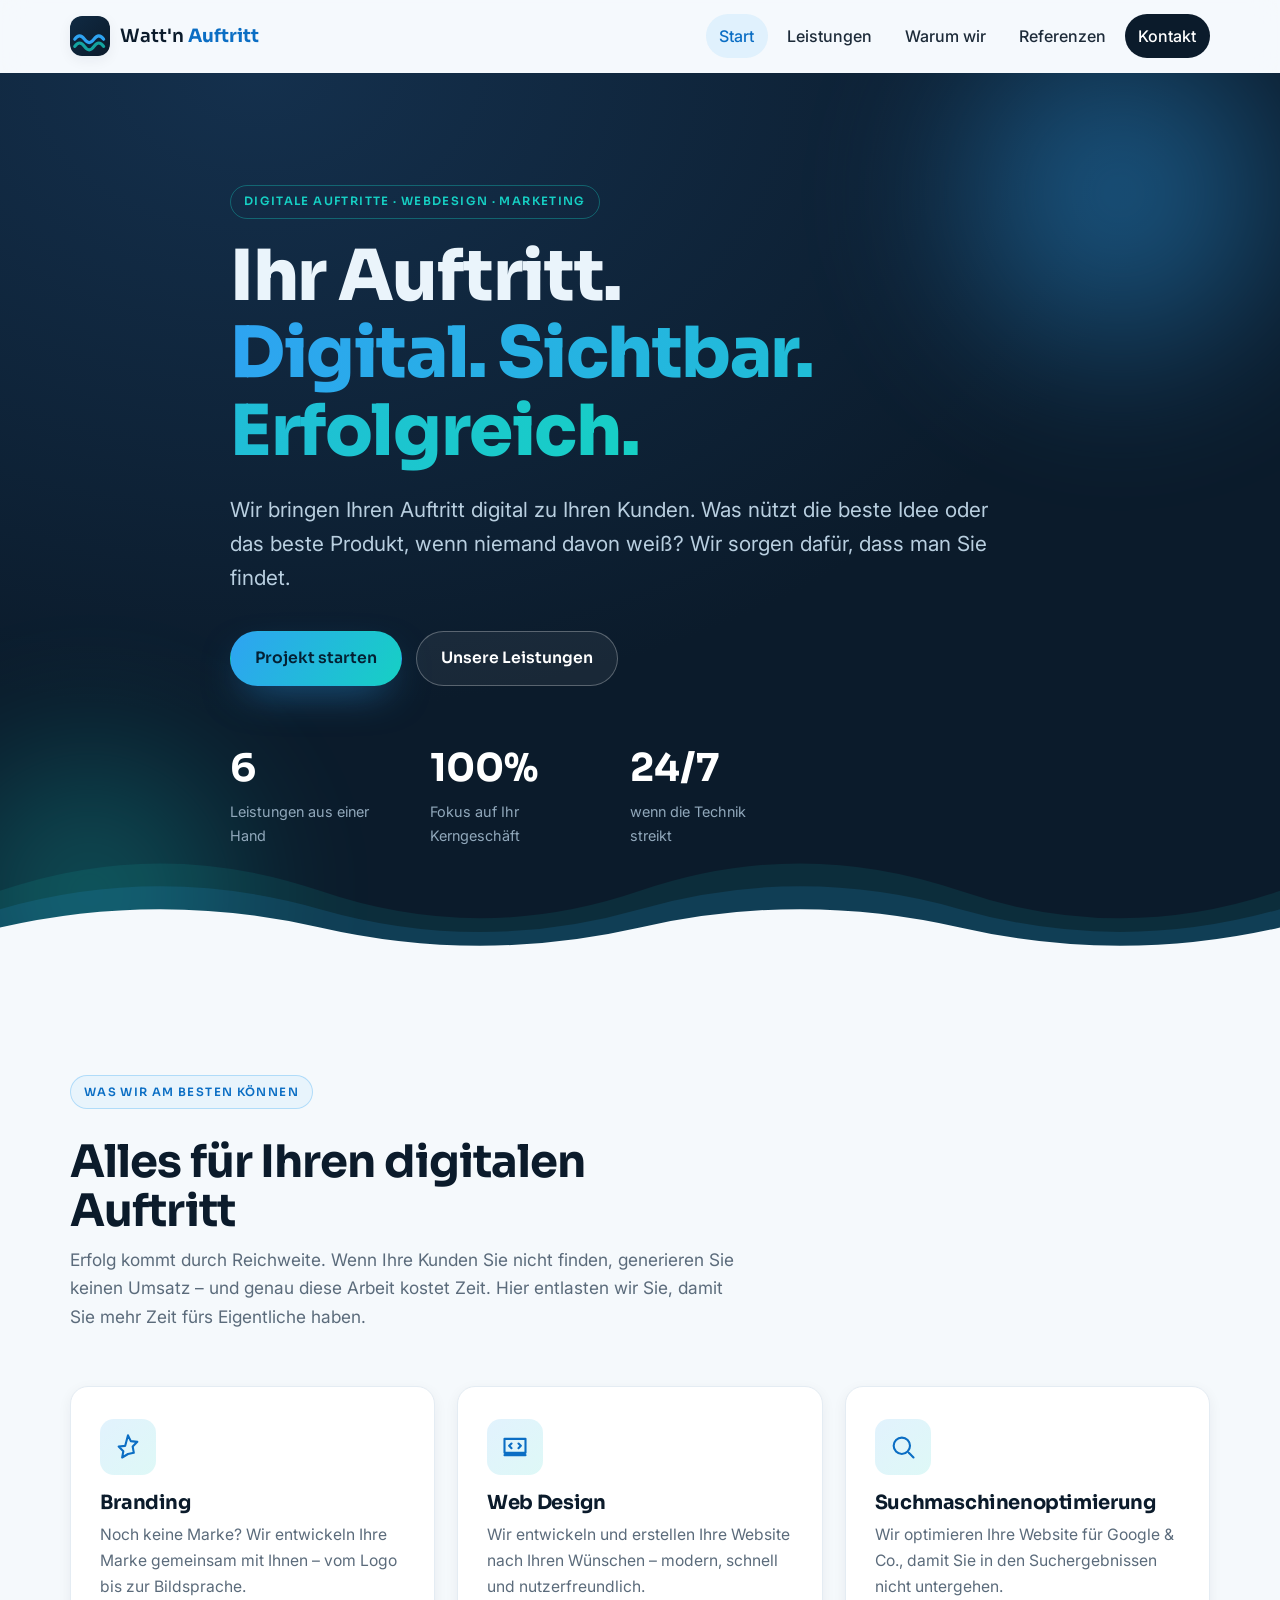
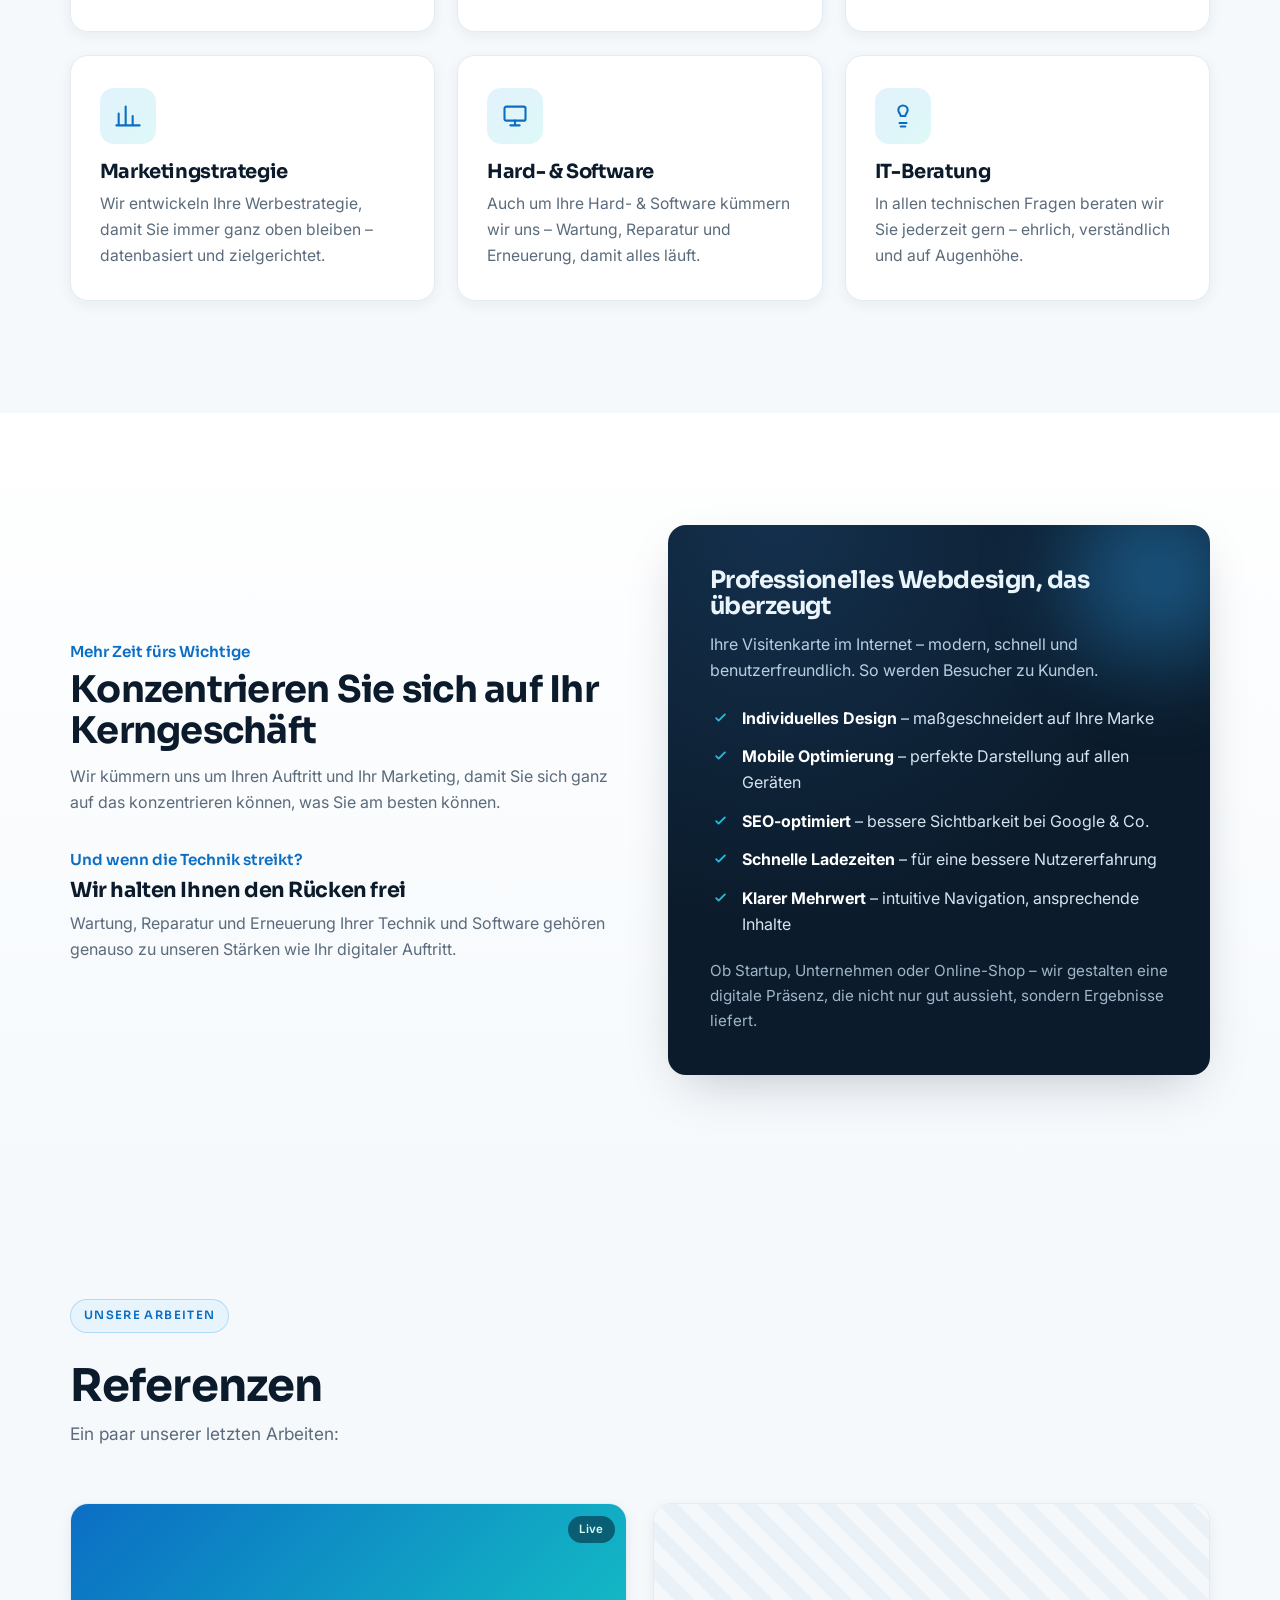
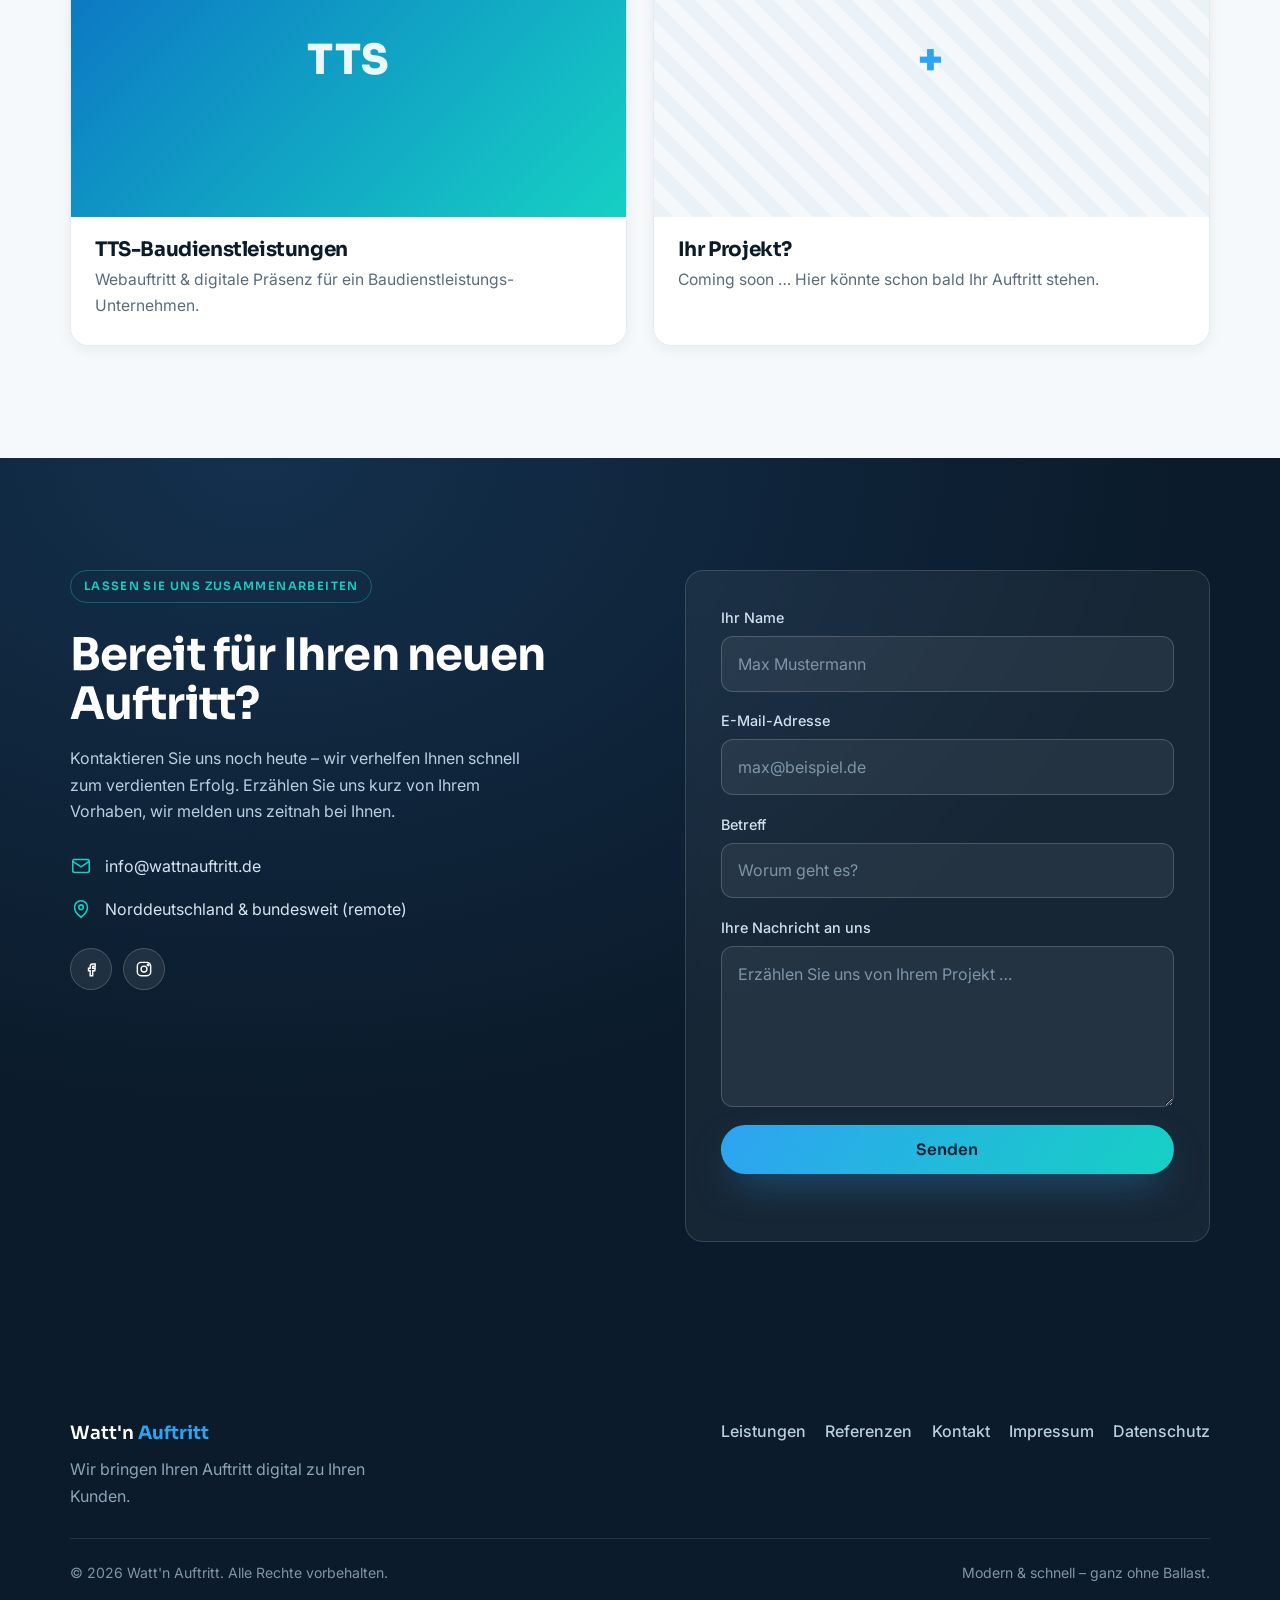
==== index.html @ 54425781 "Moderne, statische Neuauflage von wattnauftritt.de Schlanke Single-Page-Site (HTML/CSS/JS, kein Buil" ====
<!DOCTYPE html>
<html lang="de">
<head>
  <meta charset="UTF-8" />
  <meta name="viewport" content="width=device-width, initial-scale=1.0" />
  <title>Watt'n Auftritt – Digitale Auftritte, Webdesign & Marketing</title>
  <meta name="description" content="Watt'n Auftritt bringt Ihren Auftritt digital zu Ihren Kunden: modernes Webdesign, Branding, SEO, Marketing sowie Hard- & Software-Support. Sie konzentrieren sich aufs Kerngeschäft – wir auf Ihre digitale Präsenz." />
  <meta name="theme-color" content="#0b1b2b" />

  <!-- Open Graph -->
  <meta property="og:type" content="website" />
  <meta property="og:locale" content="de_DE" />
  <meta property="og:title" content="Watt'n Auftritt – Ihr digitaler Auftritt" />
  <meta property="og:description" content="Webdesign, Branding, SEO & Marketing aus einer Hand. Mehr Zeit fürs Wichtige: Ihr Kerngeschäft." />
  <meta property="og:site_name" content="Watt'n Auftritt" />

  <link rel="preconnect" href="https://fonts.googleapis.com" />
  <link rel="preconnect" href="https://fonts.gstatic.com" crossorigin />
  <link href="https://fonts.googleapis.com/css2?family=Sora:wght@500;600;700;800&family=Inter:wght@400;500;600&display=swap" rel="stylesheet" />

  <link rel="icon" href="data:image/svg+xml,%3Csvg xmlns='http://www.w3.org/2000/svg' viewBox='0 0 100 100'%3E%3Crect width='100' height='100' rx='22' fill='%230b1b2b'/%3E%3Cpath d='M12 60q12 -16 24 0t24 0t24 0' fill='none' stroke='%232ea3f2' stroke-width='8' stroke-linecap='round'/%3E%3Cpath d='M12 76q12 -16 24 0t24 0t24 0' fill='none' stroke='%2316d0c4' stroke-width='8' stroke-linecap='round' opacity='.7'/%3E%3C/svg%3E" />

  <link rel="stylesheet" href="assets/styles.css" />
</head>
<body>
  <a class="skip-link" href="#main">Zum Inhalt springen</a>

  <!-- HEADER -->
  <header class="site-header" id="top">
    <div class="container header-inner">
      <a class="brand" href="#top" aria-label="Watt'n Auftritt – Startseite">
        <svg class="brand__mark" viewBox="0 0 100 100" aria-hidden="true" width="40" height="40">
          <rect width="100" height="100" rx="24" fill="url(#bg)" />
          <path d="M12 58q12 -17 24 0t24 0t24 0" fill="none" stroke="#2ea3f2" stroke-width="8" stroke-linecap="round" />
          <path d="M12 76q12 -17 24 0t24 0t24 0" fill="none" stroke="#16d0c4" stroke-width="8" stroke-linecap="round" opacity=".75" />
          <defs>
            <linearGradient id="bg" x1="0" y1="0" x2="1" y2="1">
              <stop offset="0" stop-color="#102a43" />
              <stop offset="1" stop-color="#0b1b2b" />
            </linearGradient>
          </defs>
        </svg>
        <span class="brand__text">Watt'n <strong>Auftritt</strong></span>
      </a>

      <nav class="nav" aria-label="Hauptnavigation">
        <button class="nav__toggle" aria-expanded="false" aria-controls="nav-menu" aria-label="Menü öffnen">
          <span></span><span></span><span></span>
        </button>
        <ul class="nav__menu" id="nav-menu">
          <li><a href="#start">Start</a></li>
          <li><a href="#leistungen">Leistungen</a></li>
          <li><a href="#vorteile">Warum wir</a></li>
          <li><a href="#referenzen">Referenzen</a></li>
          <li><a class="nav__cta" href="#kontakt">Kontakt</a></li>
        </ul>
      </nav>
    </div>
  </header>

  <main id="main">

    <!-- HERO -->
    <section class="hero" id="start">
      <div class="hero__bg" aria-hidden="true"></div>
      <div class="container hero__inner">
        <p class="eyebrow reveal">Digitale Auftritte · Webdesign · Marketing</p>
        <h1 class="hero__title reveal">Ihr Auftritt.<br /><span class="grad-text">Digital. Sichtbar. Erfolgreich.</span></h1>
        <p class="hero__lead reveal">
          Wir bringen Ihren Auftritt digital zu Ihren Kunden. Was nützt die beste Idee
          oder das beste Produkt, wenn niemand davon weiß? Wir sorgen dafür, dass man Sie findet.
        </p>
        <div class="hero__actions reveal">
          <a class="btn btn--primary" href="#kontakt">Projekt starten</a>
          <a class="btn btn--ghost" href="#leistungen">Unsere Leistungen</a>
        </div>

        <ul class="hero__stats reveal" aria-label="Auf einen Blick">
          <li><span class="stat__num">6</span><span class="stat__label">Leistungen aus einer Hand</span></li>
          <li><span class="stat__num">100%</span><span class="stat__label">Fokus auf Ihr Kerngeschäft</span></li>
          <li><span class="stat__num">24/7</span><span class="stat__label">wenn die Technik streikt</span></li>
        </ul>
      </div>

      <!-- Watt / Wellen Motiv -->
      <svg class="hero__waves" viewBox="0 0 1440 140" preserveAspectRatio="none" aria-hidden="true">
        <path d="M0 60 Q 180 0 360 60 T 720 60 T 1080 60 T 1440 60 V140 H0 Z" fill="#16d0c4" opacity=".10" />
        <path d="M0 80 Q 180 30 360 80 T 720 80 T 1080 80 T 1440 80 V140 H0 Z" fill="#2ea3f2" opacity=".14" />
        <path d="M0 100 Q 180 60 360 100 T 720 100 T 1080 100 T 1440 100 V140 H0 Z" fill="var(--bg)" />
      </svg>
    </section>

    <!-- LEISTUNGEN -->
    <section class="section" id="leistungen">
      <div class="container">
        <header class="section__head reveal">
          <p class="eyebrow eyebrow--dark">Was wir am besten können</p>
          <h2 class="section__title">Alles für Ihren digitalen Auftritt</h2>
          <p class="section__sub">
            Erfolg kommt durch Reichweite. Wenn Ihre Kunden Sie nicht finden, generieren Sie keinen
            Umsatz – und genau diese Arbeit kostet Zeit. Hier entlasten wir Sie, damit Sie mehr Zeit
            fürs Eigentliche haben.
          </p>
        </header>

        <div class="cards">
          <article class="card reveal">
            <div class="card__icon" aria-hidden="true">
              <svg viewBox="0 0 24 24"><path d="M12 2l2.4 5 5.6.6-4 4 1 5.4L12 18l-5 3 1-5.4-4-4 5.6-.6z"/></svg>
            </div>
            <h3>Branding</h3>
            <p>Noch keine Marke? Wir entwickeln Ihre Marke gemeinsam mit Ihnen – vom Logo bis zur Bildsprache.</p>
          </article>

          <article class="card reveal">
            <div class="card__icon" aria-hidden="true">
              <svg viewBox="0 0 24 24"><path d="M3 5h18v12H3zM3 19h18M9 9l-2 2 2 2M15 9l2 2-2 2"/></svg>
            </div>
            <h3>Web Design</h3>
            <p>Wir entwickeln und erstellen Ihre Website nach Ihren Wünschen – modern, schnell und nutzerfreundlich.</p>
          </article>

          <article class="card reveal">
            <div class="card__icon" aria-hidden="true">
              <svg viewBox="0 0 24 24"><circle cx="11" cy="11" r="7"/><path d="M21 21l-4-4"/></svg>
            </div>
            <h3>Suchmaschinen&shy;optimierung</h3>
            <p>Wir optimieren Ihre Website für Google &amp; Co., damit Sie in den Suchergebnissen nicht untergehen.</p>
          </article>

          <article class="card reveal">
            <div class="card__icon" aria-hidden="true">
              <svg viewBox="0 0 24 24"><path d="M4 20V10M10 20V4M16 20v-8M22 20H2"/></svg>
            </div>
            <h3>Marketing&shy;strategie</h3>
            <p>Wir entwickeln Ihre Werbestrategie, damit Sie immer ganz oben bleiben – datenbasiert und zielgerichtet.</p>
          </article>

          <article class="card reveal">
            <div class="card__icon" aria-hidden="true">
              <svg viewBox="0 0 24 24"><rect x="3" y="4" width="18" height="12" rx="1.5"/><path d="M8 20h8M12 16v4"/></svg>
            </div>
            <h3>Hard- &amp; Software</h3>
            <p>Auch um Ihre Hard- &amp; Software kümmern wir uns – Wartung, Reparatur und Erneuerung, damit alles läuft.</p>
          </article>

          <article class="card reveal">
            <div class="card__icon" aria-hidden="true">
              <svg viewBox="0 0 24 24"><path d="M12 3a4 4 0 0 1 4 4c0 2-2 3-2 5h-4c0-2-2-3-2-5a4 4 0 0 1 4-4zM9 18h6M10 21h4"/></svg>
            </div>
            <h3>IT-Beratung</h3>
            <p>In allen technischen Fragen beraten wir Sie jederzeit gern – ehrlich, verständlich und auf Augenhöhe.</p>
          </article>
        </div>
      </div>
    </section>

    <!-- VORTEILE / WARUM WIR -->
    <section class="section section--alt" id="vorteile">
      <div class="container feature-grid">
        <div class="feature reveal">
          <span class="feature__kicker">Mehr Zeit fürs Wichtige</span>
          <h2 class="feature__title">Konzentrieren Sie sich auf Ihr Kerngeschäft</h2>
          <p>
            Wir kümmern uns um Ihren Auftritt und Ihr Marketing, damit Sie sich ganz auf das
            konzentrieren können, was Sie am besten können.
          </p>
          <span class="feature__kicker feature__kicker--mt">Und wenn die Technik streikt?</span>
          <h3 class="feature__subtitle">Wir halten Ihnen den Rücken frei</h3>
          <p>
            Wartung, Reparatur und Erneuerung Ihrer Technik und Software gehören genauso zu unseren
            Stärken wie Ihr digitaler Auftritt.
          </p>
        </div>

        <div class="feature__panel reveal">
          <h3 class="panel__title">Professionelles Webdesign, das überzeugt</h3>
          <p class="panel__lead">Ihre Visitenkarte im Internet – modern, schnell und benutzerfreundlich. So werden Besucher zu Kunden.</p>
          <ul class="check-list">
            <li><strong>Individuelles Design</strong> – maßgeschneidert auf Ihre Marke</li>
            <li><strong>Mobile Optimierung</strong> – perfekte Darstellung auf allen Geräten</li>
            <li><strong>SEO-optimiert</strong> – bessere Sichtbarkeit bei Google &amp; Co.</li>
            <li><strong>Schnelle Ladezeiten</strong> – für eine bessere Nutzererfahrung</li>
            <li><strong>Klarer Mehrwert</strong> – intuitive Navigation, ansprechende Inhalte</li>
          </ul>
          <p class="panel__foot">Ob Startup, Unternehmen oder Online-Shop – wir gestalten eine digitale Präsenz, die nicht nur gut aussieht, sondern Ergebnisse liefert.</p>
        </div>
      </div>
    </section>

    <!-- REFERENZEN -->
    <section class="section" id="referenzen">
      <div class="container">
        <header class="section__head reveal">
          <p class="eyebrow eyebrow--dark">Unsere Arbeiten</p>
          <h2 class="section__title">Referenzen</h2>
          <p class="section__sub">Ein paar unserer letzten Arbeiten:</p>
        </header>

        <div class="refs">
          <article class="ref reveal">
            <div class="ref__thumb" style="--c1:#0b6ec4;--c2:#16d0c4;">
              <span class="ref__badge">Live</span>
              <span class="ref__initials">TTS</span>
            </div>
            <div class="ref__body">
              <h3>TTS-Baudienstleistungen</h3>
              <p>Webauftritt &amp; digitale Präsenz für ein Baudienstleistungs-Unternehmen.</p>
            </div>
          </article>

          <article class="ref ref--soon reveal">
            <div class="ref__thumb ref__thumb--soon">
              <span class="ref__initials">+</span>
            </div>
            <div class="ref__body">
              <h3>Ihr Projekt?</h3>
              <p>Coming soon … Hier könnte schon bald Ihr Auftritt stehen.</p>
            </div>
          </article>
        </div>
      </div>
    </section>

    <!-- KONTAKT -->
    <section class="section section--contact" id="kontakt">
      <div class="container contact-grid">
        <div class="contact__intro reveal">
          <p class="eyebrow">Lassen Sie uns zusammenarbeiten</p>
          <h2 class="contact__title">Bereit für Ihren neuen Auftritt?</h2>
          <p class="contact__lead">
            Kontaktieren Sie uns noch heute – wir verhelfen Ihnen schnell zum verdienten Erfolg.
            Erzählen Sie uns kurz von Ihrem Vorhaben, wir melden uns zeitnah bei Ihnen.
          </p>
          <ul class="contact__list">
            <li>
              <svg viewBox="0 0 24 24" aria-hidden="true"><rect x="3" y="5" width="18" height="14" rx="2"/><path d="M3 7l9 6 9-6"/></svg>
              <a href="mailto:info@wattnauftritt.de">info@wattnauftritt.de</a>
            </li>
            <li>
              <svg viewBox="0 0 24 24" aria-hidden="true"><path d="M12 21s-7-5.2-7-11a7 7 0 0 1 14 0c0 5.8-7 11-7 11z"/><circle cx="12" cy="10" r="2.5"/></svg>
              <span>Norddeutschland &amp; bundesweit (remote)</span>
            </li>
          </ul>
          <div class="contact__social" aria-label="Soziale Netzwerke">
            <a href="#" aria-label="Facebook"><svg viewBox="0 0 24 24"><path d="M14 9h3V6h-3a3 3 0 0 0-3 3v2H9v3h2v6h3v-6h2.5l.5-3H14V9z"/></svg></a>
            <a href="#" aria-label="Instagram"><svg viewBox="0 0 24 24"><rect x="4" y="4" width="16" height="16" rx="4.5"/><circle cx="12" cy="12" r="3.5"/><circle cx="17" cy="7" r="1"/></svg></a>
          </div>
        </div>

        <form class="contact__form reveal" id="contact-form" novalidate>
          <div class="field">
            <label for="name">Ihr Name</label>
            <input type="text" id="name" name="name" autocomplete="name" required placeholder="Max Mustermann" />
          </div>
          <div class="field">
            <label for="email">E-Mail-Adresse</label>
            <input type="email" id="email" name="email" autocomplete="email" required placeholder="max@beispiel.de" />
          </div>
          <div class="field">
            <label for="subject">Betreff</label>
            <input type="text" id="subject" name="subject" placeholder="Worum geht es?" />
          </div>
          <div class="field">
            <label for="message">Ihre Nachricht an uns</label>
            <textarea id="message" name="message" rows="5" required placeholder="Erzählen Sie uns von Ihrem Projekt …"></textarea>
          </div>
          <button type="submit" class="btn btn--primary btn--block">Senden</button>
          <p class="form__hint" id="form-hint" role="status" aria-live="polite"></p>
        </form>
      </div>
    </section>
  </main>

  <!-- FOOTER -->
  <footer class="site-footer">
    <div class="container footer-inner">
      <div class="footer__brand">
        <span class="brand__text">Watt'n <strong>Auftritt</strong></span>
        <p>Wir bringen Ihren Auftritt digital zu Ihren Kunden.</p>
      </div>
      <nav class="footer__nav" aria-label="Footer">
        <a href="#leistungen">Leistungen</a>
        <a href="#referenzen">Referenzen</a>
        <a href="#kontakt">Kontakt</a>
        <a href="#impressum">Impressum</a>
        <a href="#datenschutz">Datenschutz</a>
      </nav>
    </div>
    <div class="container footer__bottom">
      <p>© <span id="year">2026</span> Watt'n Auftritt. Alle Rechte vorbehalten.</p>
      <p class="footer__credit">Modern &amp; schnell – ganz ohne Ballast.</p>
    </div>
  </footer>

  <script src="assets/main.js" defer></script>
</body>
</html>
---- assets/styles.css ----
/* =========================================================
   Watt'n Auftritt – moderne Version
   Design-System (Custom Properties)
   ========================================================= */
:root {
  /* Markenfarben */
  --brand: #2ea3f2;          /* Original-Blau der Seite */
  --brand-deep: #0b6ec4;
  --aqua: #16d0c4;           /* Watt/Nordsee-Akzent */
  --ink: #0b1b2b;            /* Tiefes Nachtblau */
  --ink-2: #102a43;
  --bg: #f5f9fc;
  --surface: #ffffff;
  --text: #1d2b39;
  --muted: #5b6b7b;
  --line: #e4ecf3;

  --grad-brand: linear-gradient(120deg, var(--brand) 0%, var(--aqua) 100%);
  --grad-ink: radial-gradient(120% 120% at 20% 0%, #14304d 0%, var(--ink) 60%);

  --radius: 18px;
  --radius-sm: 12px;
  --shadow-sm: 0 4px 14px rgba(11, 27, 43, .06);
  --shadow: 0 18px 50px -18px rgba(11, 27, 43, .28);
  --shadow-brand: 0 16px 40px -14px rgba(46, 163, 242, .55);

  --maxw: 1140px;
  --gap: clamp(1rem, 3vw, 2rem);

  --font-display: "Sora", system-ui, sans-serif;
  --font-body: "Inter", system-ui, -apple-system, Segoe UI, Roboto, sans-serif;
}

/* =========================================================
   Reset / Basis
   ========================================================= */
*, *::before, *::after { box-sizing: border-box; }
html { scroll-behavior: smooth; -webkit-text-size-adjust: 100%; }
@media (prefers-reduced-motion: reduce) {
  html { scroll-behavior: auto; }
  *, *::before, *::after { animation: none !important; transition: none !important; }
}
body {
  margin: 0;
  font-family: var(--font-body);
  color: var(--text);
  background: var(--bg);
  line-height: 1.65;
  -webkit-font-smoothing: antialiased;
  overflow-x: hidden;
}
img, svg { max-width: 100%; display: block; }
a { color: inherit; text-decoration: none; }
h1, h2, h3 { font-family: var(--font-display); line-height: 1.1; margin: 0; letter-spacing: -.02em; }
p { margin: 0; }

.container { width: min(100% - 2.4rem, var(--maxw)); margin-inline: auto; }

.skip-link {
  position: absolute; left: -999px; top: 0; z-index: 200;
  background: var(--ink); color: #fff; padding: .7rem 1.1rem; border-radius: 0 0 10px 0;
}
.skip-link:focus { left: 0; }

.grad-text {
  background: var(--grad-brand);
  -webkit-background-clip: text; background-clip: text; color: transparent;
}

/* =========================================================
   Buttons
   ========================================================= */
.btn {
  --pad-y: .85rem; --pad-x: 1.5rem;
  display: inline-flex; align-items: center; justify-content: center; gap: .5rem;
  padding: var(--pad-y) var(--pad-x);
  font-family: var(--font-display); font-weight: 600; font-size: .98rem;
  border-radius: 999px; border: 1px solid transparent; cursor: pointer;
  transition: transform .2s ease, box-shadow .25s ease, background-color .2s ease, color .2s ease;
  will-change: transform;
}
.btn--primary { background: var(--grad-brand); color: #042033; box-shadow: var(--shadow-brand); }
.btn--primary:hover { transform: translateY(-2px); box-shadow: 0 22px 48px -14px rgba(46,163,242,.7); }
.btn--ghost { background: rgba(255,255,255,.06); color: #fff; border-color: rgba(255,255,255,.28); }
.btn--ghost:hover { background: rgba(255,255,255,.14); transform: translateY(-2px); }
.btn--block { width: 100%; }
.btn:focus-visible { outline: 3px solid var(--aqua); outline-offset: 3px; }

/* =========================================================
   Header
   ========================================================= */
.site-header {
  position: sticky; top: 0; z-index: 100;
  background: rgba(245, 249, 252, .72);
  backdrop-filter: saturate(160%) blur(14px);
  -webkit-backdrop-filter: saturate(160%) blur(14px);
  border-bottom: 1px solid transparent;
  transition: border-color .3s ease, background-color .3s ease, box-shadow .3s ease;
}
.site-header.is-scrolled {
  border-color: var(--line);
  box-shadow: 0 6px 24px -16px rgba(11,27,43,.4);
}
.header-inner { display: flex; align-items: center; justify-content: space-between; height: 72px; }

.brand { display: inline-flex; align-items: center; gap: .6rem; }
.brand__mark { border-radius: 12px; box-shadow: var(--shadow-sm); }
.brand__text { font-family: var(--font-display); font-weight: 600; font-size: 1.15rem; color: var(--ink); }
.brand__text strong { color: var(--brand-deep); }

.nav { display: flex; align-items: center; }
.nav__menu { display: flex; align-items: center; gap: .35rem; list-style: none; margin: 0; padding: 0; }
.nav__menu a {
  display: inline-block; padding: .55rem .85rem; border-radius: 999px;
  font-weight: 500; color: var(--text); transition: color .2s, background-color .2s;
}
.nav__menu a:hover, .nav__menu a.is-active { color: var(--brand-deep); background: rgba(46,163,242,.10); }
.nav__cta { background: var(--ink); color: #fff !important; }
.nav__cta:hover { background: var(--ink-2) !important; }

.nav__toggle {
  display: none; width: 44px; height: 44px; border: 0; background: transparent; cursor: pointer;
  flex-direction: column; gap: 5px; align-items: center; justify-content: center;
}
.nav__toggle span { width: 24px; height: 2px; background: var(--ink); border-radius: 2px; transition: transform .3s, opacity .3s; }
.nav__toggle[aria-expanded="true"] span:nth-child(1) { transform: translateY(7px) rotate(45deg); }
.nav__toggle[aria-expanded="true"] span:nth-child(2) { opacity: 0; }
.nav__toggle[aria-expanded="true"] span:nth-child(3) { transform: translateY(-7px) rotate(-45deg); }

/* =========================================================
   Hero
   ========================================================= */
.hero { position: relative; color: #eaf4fb; padding: clamp(3.5rem, 9vw, 7rem) 0 clamp(5rem, 9vw, 8rem); overflow: hidden; isolation: isolate; }
.hero__bg {
  position: absolute; inset: 0; z-index: -2; background: var(--grad-ink);
}
.hero__bg::before, .hero__bg::after {
  content: ""; position: absolute; border-radius: 50%; filter: blur(60px); opacity: .5;
}
.hero__bg::before { width: 480px; height: 480px; background: radial-gradient(circle, var(--brand), transparent 70%); top: -120px; right: -80px; }
.hero__bg::after { width: 420px; height: 420px; background: radial-gradient(circle, var(--aqua), transparent 70%); bottom: -140px; left: -120px; opacity: .35; }

.hero__inner { position: relative; max-width: 820px; }
.eyebrow {
  display: inline-block; font-family: var(--font-display); font-weight: 600; letter-spacing: .12em;
  text-transform: uppercase; font-size: .72rem; color: var(--aqua);
  padding: .4rem .8rem; border: 1px solid rgba(22,208,196,.35); border-radius: 999px; margin-bottom: 1.2rem;
}
.eyebrow--dark { color: var(--brand-deep); border-color: rgba(46,163,242,.3); background: rgba(46,163,242,.06); }
.hero__title { font-size: clamp(2.4rem, 6.5vw, 4.4rem); font-weight: 800; }
.hero__lead { margin-top: 1.4rem; font-size: clamp(1.05rem, 2.2vw, 1.3rem); color: #b9cfe0; max-width: 60ch; }
.hero__actions { display: flex; flex-wrap: wrap; gap: .9rem; margin-top: 2.2rem; }

.hero__stats { display: flex; flex-wrap: wrap; gap: clamp(1.5rem, 5vw, 3.5rem); list-style: none; margin: 3.2rem 0 0; padding: 0; }
.hero__stats li { display: flex; flex-direction: column; }
.stat__num { font-family: var(--font-display); font-weight: 700; font-size: clamp(1.8rem, 4vw, 2.4rem); color: #fff; }
.stat__label { color: #91a8bb; font-size: .9rem; max-width: 16ch; }

.hero__waves { position: absolute; bottom: -1px; left: 0; width: 100%; height: clamp(70px, 10vw, 140px); z-index: -1; }

/* =========================================================
   Sections
   ========================================================= */
.section { padding: clamp(4rem, 9vw, 7rem) 0; }
.section--alt { background: linear-gradient(180deg, #fff, var(--bg)); }
.section__head { max-width: 680px; margin-bottom: clamp(2.2rem, 5vw, 3.4rem); }
.section__title { font-size: clamp(1.9rem, 4.5vw, 2.8rem); margin: .6rem 0; color: var(--ink); }
.section__sub { color: var(--muted); font-size: 1.08rem; }

/* Leistungen / Cards */
.cards { display: grid; grid-template-columns: repeat(auto-fit, minmax(280px, 1fr)); gap: 1.4rem; }
.card {
  background: var(--surface); border: 1px solid var(--line); border-radius: var(--radius);
  padding: 2rem 1.8rem; box-shadow: var(--shadow-sm);
  transition: transform .3s ease, box-shadow .3s ease, border-color .3s ease;
  position: relative; overflow: hidden;
}
.card::after {
  content: ""; position: absolute; inset: 0 0 auto 0; height: 4px; background: var(--grad-brand);
  transform: scaleX(0); transform-origin: left; transition: transform .35s ease;
}
.card:hover { transform: translateY(-6px); box-shadow: var(--shadow); border-color: rgba(46,163,242,.4); }
.card:hover::after { transform: scaleX(1); }
.card__icon {
  width: 56px; height: 56px; border-radius: 14px; display: grid; place-items: center;
  background: linear-gradient(135deg, rgba(46,163,242,.14), rgba(22,208,196,.14)); margin-bottom: 1.1rem;
}
.card__icon svg { width: 28px; height: 28px; fill: none; stroke: var(--brand-deep); stroke-width: 1.8; stroke-linecap: round; stroke-linejoin: round; }
.card h3 { font-size: 1.22rem; color: var(--ink); margin-bottom: .5rem; hyphens: auto; }
.card p { color: var(--muted); font-size: .98rem; }

/* Feature / Warum wir */
.feature-grid { display: grid; grid-template-columns: 1fr 1fr; gap: clamp(2rem, 5vw, 3.5rem); align-items: center; }
.feature__kicker { display: inline-block; font-family: var(--font-display); font-weight: 600; color: var(--brand-deep); font-size: .95rem; margin-bottom: .4rem; }
.feature__kicker--mt { margin-top: 2rem; }
.feature__title { font-size: clamp(1.7rem, 3.6vw, 2.3rem); color: var(--ink); margin-bottom: .7rem; }
.feature__subtitle { font-size: 1.3rem; color: var(--ink); margin-bottom: .5rem; }
.feature p { color: var(--muted); }

.feature__panel {
  background: var(--grad-ink); color: #eaf4fb; border-radius: var(--radius);
  padding: clamp(1.8rem, 4vw, 2.6rem); box-shadow: var(--shadow); position: relative; overflow: hidden;
}
.feature__panel::before {
  content: ""; position: absolute; width: 280px; height: 280px; right: -90px; top: -90px;
  background: radial-gradient(circle, rgba(46,163,242,.5), transparent 70%); filter: blur(30px);
}
.panel__title { font-size: 1.5rem; position: relative; }
.panel__lead { color: #b9cfe0; margin: .7rem 0 1.3rem; position: relative; }
.check-list { list-style: none; margin: 0; padding: 0; display: grid; gap: .75rem; position: relative; }
.check-list li { padding-left: 2rem; position: relative; color: #d6e4f0; }
.check-list li strong { color: #fff; }
.check-list li::before {
  content: ""; position: absolute; left: 0; top: .15rem; width: 1.3rem; height: 1.3rem; border-radius: 50%;
  background: var(--grad-brand);
  -webkit-mask: url("data:image/svg+xml,%3Csvg xmlns='http://www.w3.org/2000/svg' viewBox='0 0 24 24'%3E%3Cpath fill='none' stroke='black' stroke-width='3' stroke-linecap='round' stroke-linejoin='round' d='M5 13l4 4L19 7'/%3E%3C/svg%3E") center/72% no-repeat;
          mask: url("data:image/svg+xml,%3Csvg xmlns='http://www.w3.org/2000/svg' viewBox='0 0 24 24'%3E%3Cpath fill='none' stroke='black' stroke-width='3' stroke-linecap='round' stroke-linejoin='round' d='M5 13l4 4L19 7'/%3E%3C/svg%3E") center/72% no-repeat;
}
.panel__foot { margin-top: 1.3rem; color: #9fb6c9; font-size: .95rem; position: relative; }

/* Referenzen */
.refs { display: grid; grid-template-columns: repeat(auto-fit, minmax(280px, 1fr)); gap: 1.6rem; }
.ref {
  background: var(--surface); border: 1px solid var(--line); border-radius: var(--radius);
  overflow: hidden; box-shadow: var(--shadow-sm); transition: transform .3s, box-shadow .3s;
}
.ref:hover { transform: translateY(-6px); box-shadow: var(--shadow); }
.ref__thumb {
  aspect-ratio: 16 / 9; display: grid; place-items: center; position: relative;
  background: linear-gradient(135deg, var(--c1, var(--brand)), var(--c2, var(--aqua)));
}
.ref__thumb--soon { background: repeating-linear-gradient(45deg, #eaf1f7, #eaf1f7 14px, #f4f8fb 14px, #f4f8fb 28px); }
.ref__initials { font-family: var(--font-display); font-weight: 800; font-size: 2.6rem; color: rgba(255,255,255,.92); letter-spacing: .04em; }
.ref__thumb--soon .ref__initials { color: var(--brand); }
.ref__badge { position: absolute; top: 12px; right: 12px; background: rgba(4,32,51,.55); color: #d7fff9; font-size: .72rem; font-weight: 600; padding: .25rem .7rem; border-radius: 999px; backdrop-filter: blur(4px); }
.ref__body { padding: 1.4rem 1.5rem 1.6rem; }
.ref__body h3 { font-size: 1.25rem; color: var(--ink); margin-bottom: .4rem; }
.ref__body p { color: var(--muted); font-size: .98rem; }

/* Kontakt */
.section--contact { background: var(--grad-ink); color: #eaf4fb; }
.contact-grid { display: grid; grid-template-columns: 1.05fr 1fr; gap: clamp(2rem, 5vw, 4rem); align-items: start; }
.section--contact .eyebrow { color: var(--aqua); }
.contact__title { font-size: clamp(1.9rem, 4.5vw, 2.8rem); margin: .5rem 0 1rem; color: #fff; }
.contact__lead { color: #b9cfe0; max-width: 46ch; }
.contact__list { list-style: none; margin: 1.8rem 0 0; padding: 0; display: grid; gap: 1rem; }
.contact__list li { display: flex; align-items: center; gap: .8rem; color: #d6e4f0; }
.contact__list svg { width: 22px; height: 22px; fill: none; stroke: var(--aqua); stroke-width: 1.7; flex: none; }
.contact__list a:hover { color: #fff; text-decoration: underline; }
.contact__social { display: flex; gap: .7rem; margin-top: 1.6rem; }
.contact__social a { width: 42px; height: 42px; border-radius: 50%; display: grid; place-items: center; background: rgba(255,255,255,.08); border: 1px solid rgba(255,255,255,.18); transition: background .2s, transform .2s; }
.contact__social a:hover { background: var(--grad-brand); transform: translateY(-2px); }
.contact__social svg { width: 20px; height: 20px; fill: none; stroke: #fff; stroke-width: 1.7; }

.contact__form {
  background: rgba(255,255,255,.05); border: 1px solid rgba(255,255,255,.14); border-radius: var(--radius);
  padding: clamp(1.5rem, 4vw, 2.2rem); backdrop-filter: blur(6px); display: grid; gap: 1.1rem;
}
.field { display: grid; gap: .4rem; }
.field label { font-size: .9rem; font-weight: 500; color: #cfe0ee; }
.field input, .field textarea {
  width: 100%; padding: .85rem 1rem; border-radius: var(--radius-sm);
  border: 1px solid rgba(255,255,255,.18); background: rgba(255,255,255,.06); color: #fff;
  font: inherit; transition: border-color .2s, background .2s, box-shadow .2s; resize: vertical;
}
.field input::placeholder, .field textarea::placeholder { color: #7e95a8; }
.field input:focus, .field textarea:focus {
  outline: none; border-color: var(--aqua); background: rgba(255,255,255,.1);
  box-shadow: 0 0 0 3px rgba(22,208,196,.22);
}
.form__hint { font-size: .9rem; min-height: 1.2em; margin-top: -.2rem; }
.form__hint.is-ok { color: var(--aqua); }
.form__hint.is-err { color: #ff9aa2; }

/* =========================================================
   Footer
   ========================================================= */
.site-footer { background: var(--ink); color: #b9cfe0; padding: clamp(2.5rem, 6vw, 4rem) 0 1.8rem; }
.footer-inner { display: flex; flex-wrap: wrap; justify-content: space-between; gap: 1.6rem; padding-bottom: 1.8rem; border-bottom: 1px solid rgba(255,255,255,.1); }
.footer__brand .brand__text { color: #fff; }
.footer__brand .brand__text strong { color: var(--brand); }
.footer__brand p { margin-top: .5rem; color: #8ba3b7; max-width: 30ch; }
.footer__nav { display: flex; flex-wrap: wrap; gap: 1.2rem; align-content: flex-start; }
.footer__nav a { color: #b9cfe0; font-weight: 500; transition: color .2s; }
.footer__nav a:hover { color: var(--aqua); }
.footer__bottom { display: flex; flex-wrap: wrap; justify-content: space-between; gap: .6rem; margin-top: 1.4rem; font-size: .88rem; color: #7e95a8; }

/* =========================================================
   Reveal-Animation
   ========================================================= */
.reveal { opacity: 0; transform: translateY(22px); transition: opacity .7s ease, transform .7s ease; }
.reveal.is-visible { opacity: 1; transform: none; }

/* =========================================================
   Responsive
   ========================================================= */
@media (max-width: 860px) {
  .feature-grid, .contact-grid { grid-template-columns: 1fr; }
}
@media (max-width: 720px) {
  .nav__toggle { display: flex; }
  .nav__menu {
    position: fixed; inset: 72px 0 auto 0; flex-direction: column; align-items: stretch; gap: .2rem;
    background: rgba(245,249,252,.97); backdrop-filter: blur(14px); padding: 1rem 1.2rem 1.6rem;
    border-bottom: 1px solid var(--line); box-shadow: var(--shadow);
    transform: translateY(-130%); transition: transform .35s ease; visibility: hidden;
  }
  .nav__menu.is-open { transform: translateY(0); visibility: visible; }
  .nav__menu a { padding: .85rem 1rem; border-radius: var(--radius-sm); font-size: 1.05rem; }
  .nav__cta { text-align: center; margin-top: .4rem; }
}
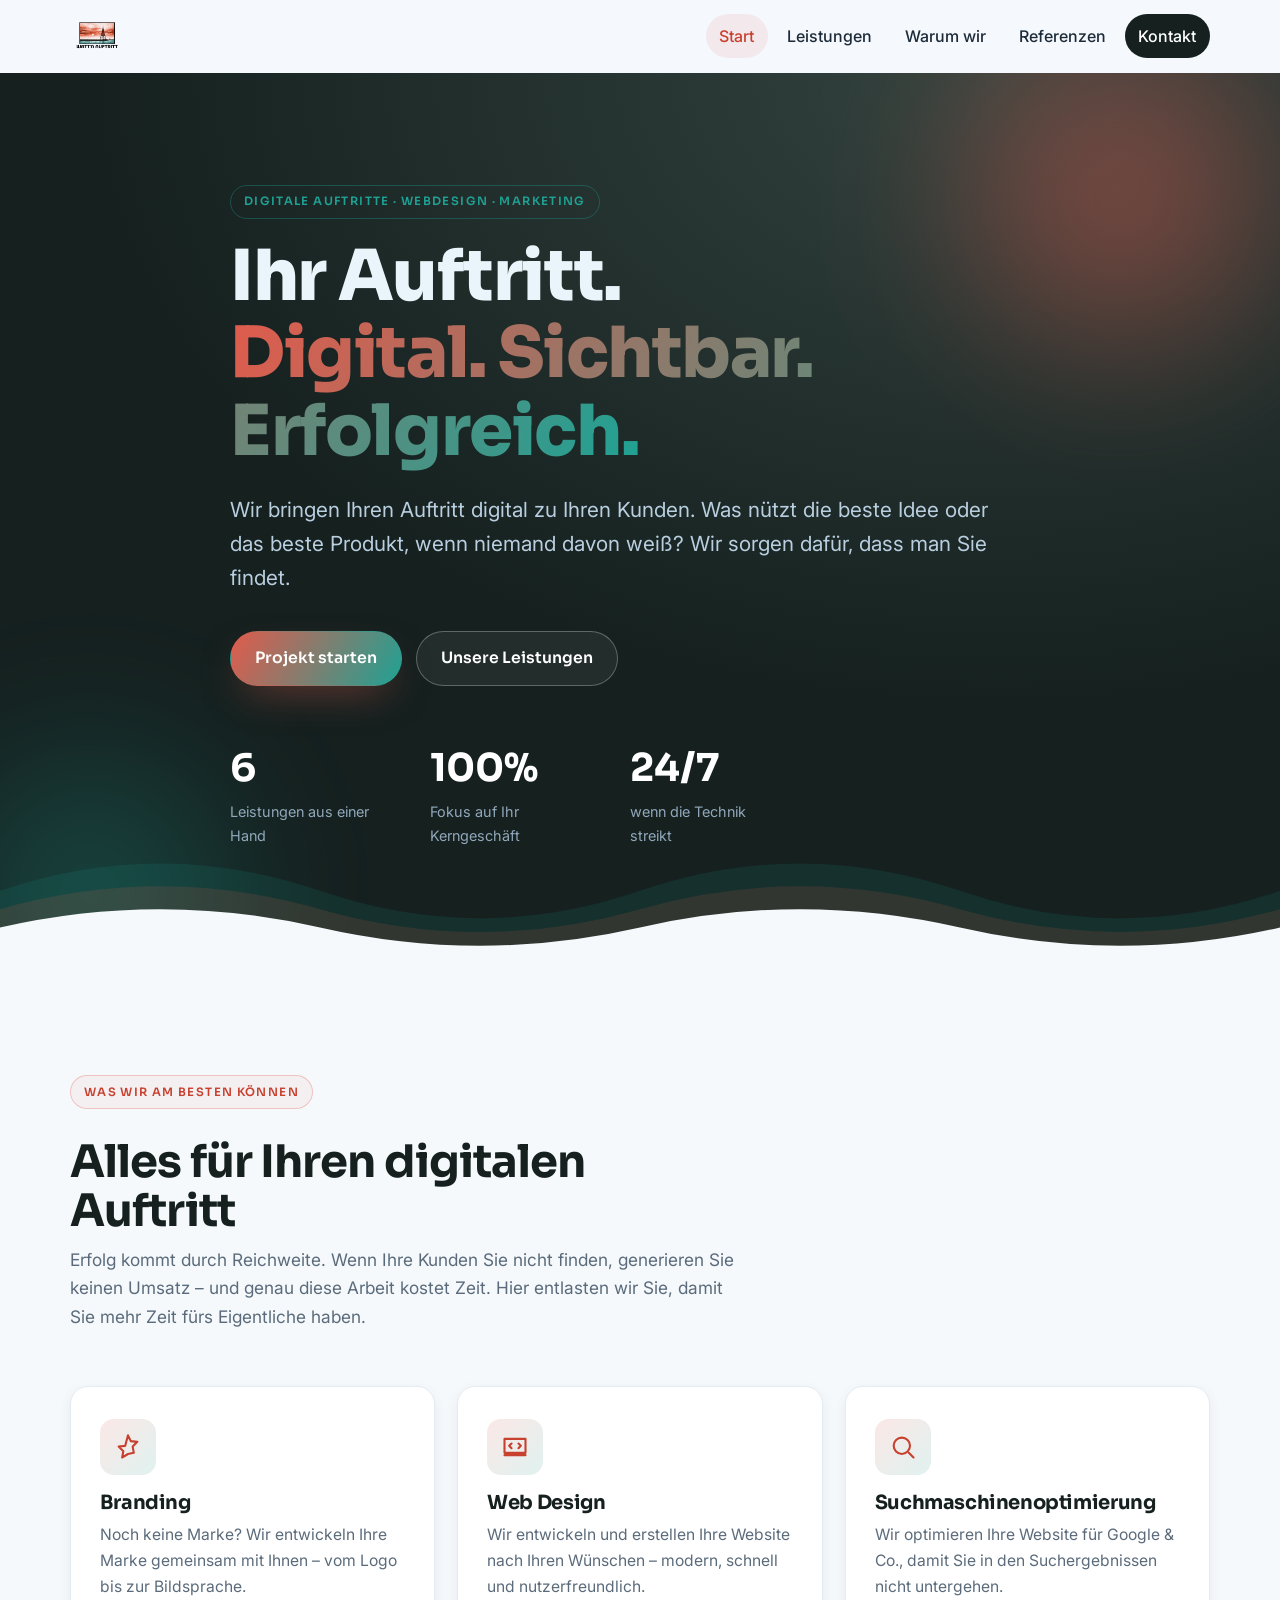
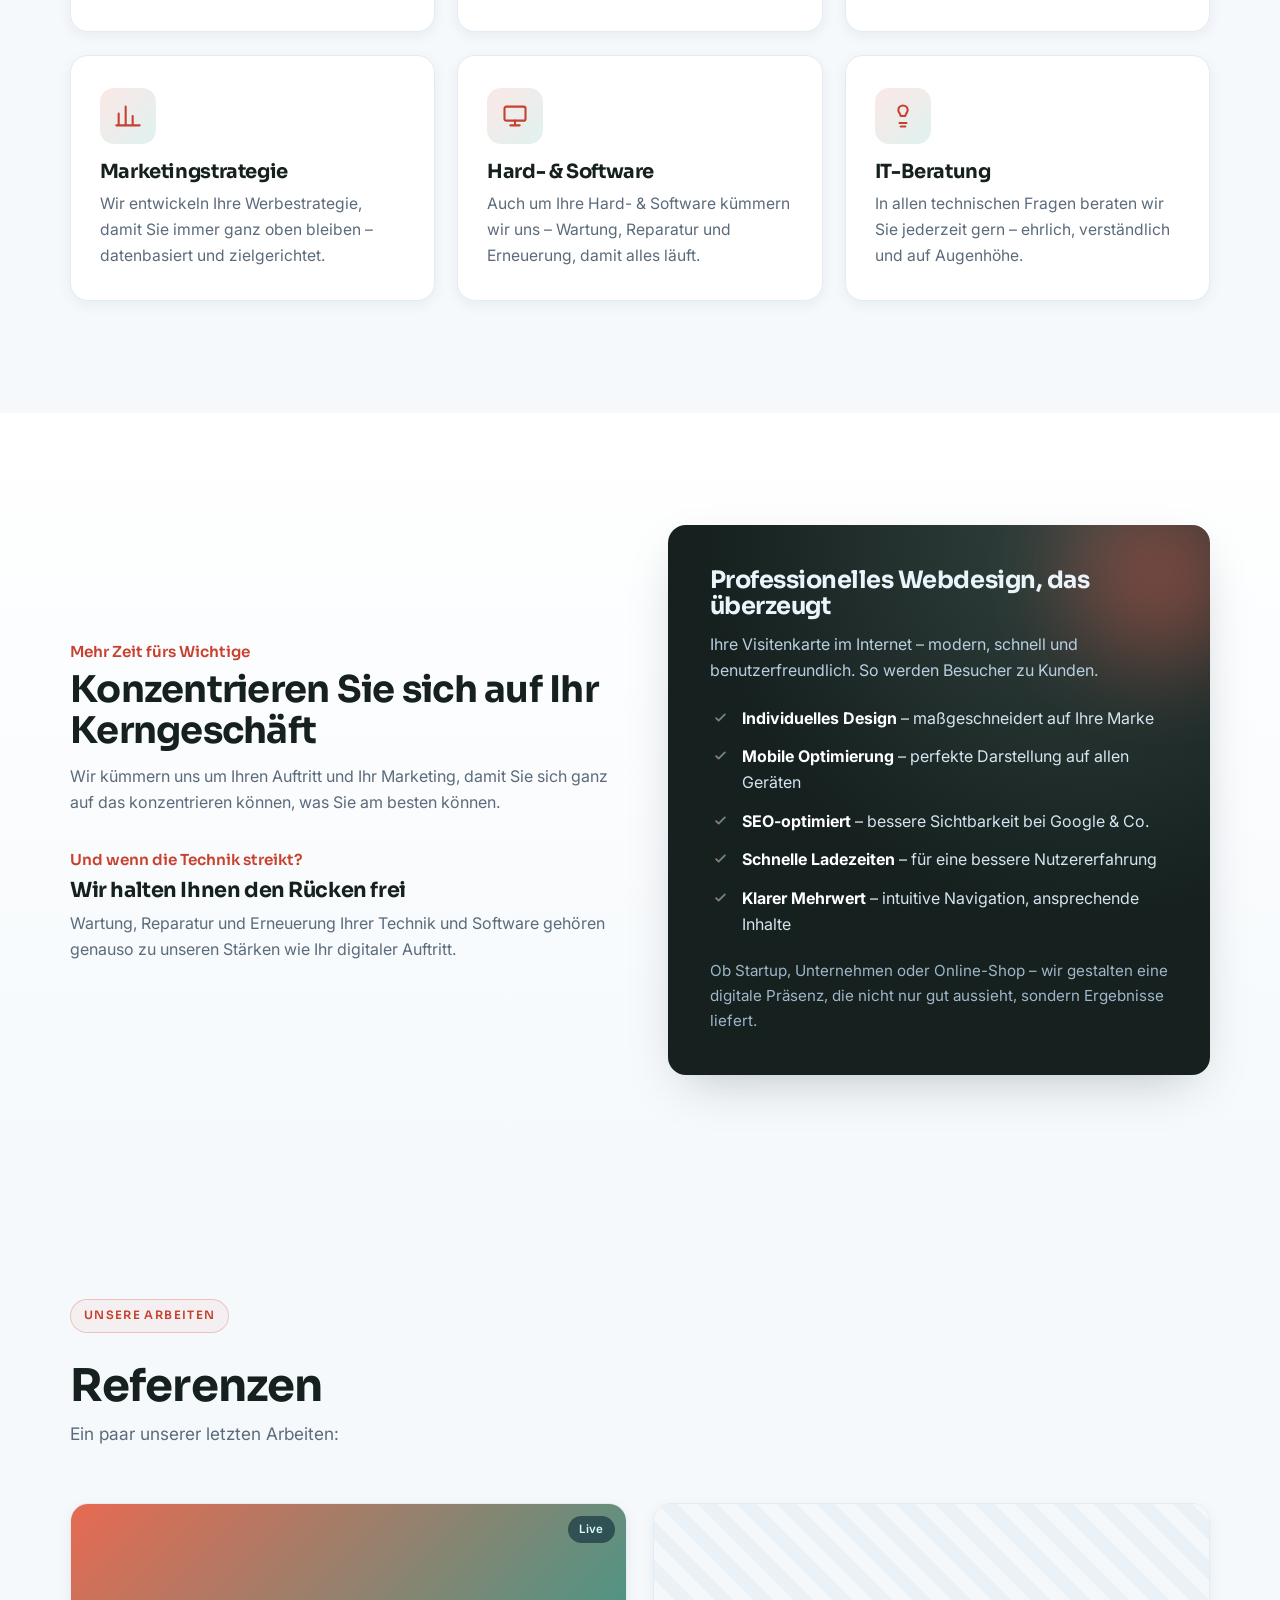
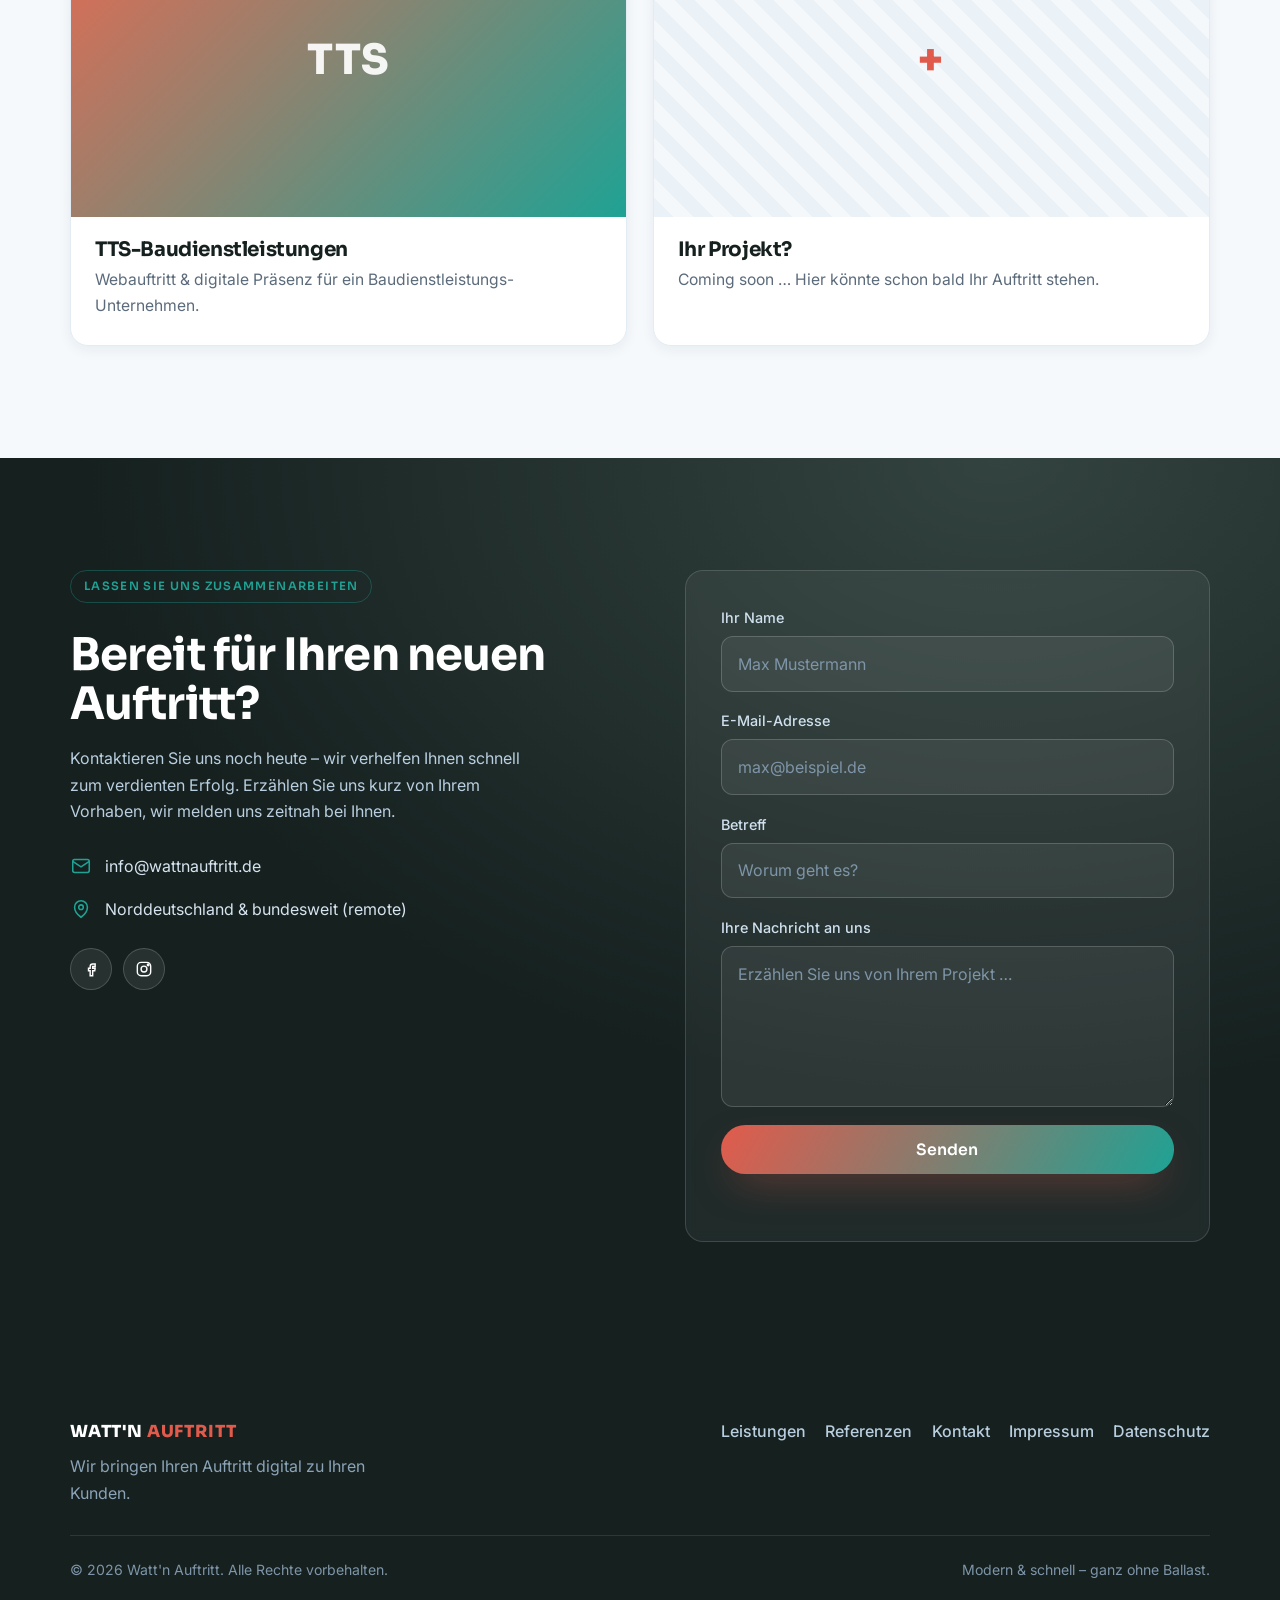
==== commit 3eeed8fa: "Echtes Markenlogo & Sonnenuntergangs-Palette umsetzen - Originales Logo (assets/logo.png, Kugelbake " ====
--- a/index.html
+++ b/index.html
@@ -5,7 +5,7 @@
   <meta name="viewport" content="width=device-width, initial-scale=1.0" />
   <title>Watt'n Auftritt – Digitale Auftritte, Webdesign & Marketing</title>
   <meta name="description" content="Watt'n Auftritt bringt Ihren Auftritt digital zu Ihren Kunden: modernes Webdesign, Branding, SEO, Marketing sowie Hard- & Software-Support. Sie konzentrieren sich aufs Kerngeschäft – wir auf Ihre digitale Präsenz." />
-  <meta name="theme-color" content="#0b1b2b" />
+  <meta name="theme-color" content="#15201f" />
 
   <!-- Open Graph -->
   <meta property="og:type" content="website" />
@@ -13,12 +13,13 @@
   <meta property="og:title" content="Watt'n Auftritt – Ihr digitaler Auftritt" />
   <meta property="og:description" content="Webdesign, Branding, SEO & Marketing aus einer Hand. Mehr Zeit fürs Wichtige: Ihr Kerngeschäft." />
   <meta property="og:site_name" content="Watt'n Auftritt" />
+  <meta property="og:image" content="https://wattnauftritt.de/assets/logo.png" />
 
   <link rel="preconnect" href="https://fonts.googleapis.com" />
   <link rel="preconnect" href="https://fonts.gstatic.com" crossorigin />
   <link href="https://fonts.googleapis.com/css2?family=Sora:wght@500;600;700;800&family=Inter:wght@400;500;600&display=swap" rel="stylesheet" />
 
-  <link rel="icon" href="data:image/svg+xml,%3Csvg xmlns='http://www.w3.org/2000/svg' viewBox='0 0 100 100'%3E%3Crect width='100' height='100' rx='22' fill='%230b1b2b'/%3E%3Cpath d='M12 60q12 -16 24 0t24 0t24 0' fill='none' stroke='%232ea3f2' stroke-width='8' stroke-linecap='round'/%3E%3Cpath d='M12 76q12 -16 24 0t24 0t24 0' fill='none' stroke='%2316d0c4' stroke-width='8' stroke-linecap='round' opacity='.7'/%3E%3C/svg%3E" />
+  <link rel="icon" href="data:image/svg+xml,%3Csvg xmlns='http://www.w3.org/2000/svg' viewBox='0 0 100 100'%3E%3Cdefs%3E%3ClinearGradient id='s' x1='0' y1='0' x2='0' y2='1'%3E%3Cstop offset='50%25' stop-color='%23e76a52'/%3E%3Cstop offset='50%25' stop-color='%232ba89b'/%3E%3C/linearGradient%3E%3C/defs%3E%3Crect x='4' y='4' width='92' height='92' rx='20' fill='url(%23s)'/%3E%3Ccircle cx='32' cy='34' r='9' fill='%23fff' opacity='.8'/%3E%3Cg stroke='%2315201f' stroke-width='3.4' stroke-linecap='round' fill='none'%3E%3Cline x1='26' y1='74' x2='74' y2='74'/%3E%3Cline x1='50' y1='30' x2='28' y2='74'/%3E%3Cline x1='50' y1='30' x2='72' y2='74'/%3E%3Cline x1='50' y1='30' x2='41' y2='74'/%3E%3Cline x1='50' y1='30' x2='59' y2='74'/%3E%3Cline x1='35' y1='60' x2='65' y2='60'/%3E%3Cline x1='50' y1='19' x2='50' y2='30'/%3E%3C/g%3E%3Ccircle cx='50' cy='15' r='4' fill='%2315201f'/%3E%3Crect x='4' y='4' width='92' height='92' rx='20' fill='none' stroke='%2315201f' stroke-width='4.5'/%3E%3C/svg%3E" />
 
   <link rel="stylesheet" href="assets/styles.css" />
 </head>
@@ -29,18 +30,7 @@
   <header class="site-header" id="top">
     <div class="container header-inner">
       <a class="brand" href="#top" aria-label="Watt'n Auftritt – Startseite">
-        <svg class="brand__mark" viewBox="0 0 100 100" aria-hidden="true" width="40" height="40">
-          <rect width="100" height="100" rx="24" fill="url(#bg)" />
-          <path d="M12 58q12 -17 24 0t24 0t24 0" fill="none" stroke="#2ea3f2" stroke-width="8" stroke-linecap="round" />
-          <path d="M12 76q12 -17 24 0t24 0t24 0" fill="none" stroke="#16d0c4" stroke-width="8" stroke-linecap="round" opacity=".75" />
-          <defs>
-            <linearGradient id="bg" x1="0" y1="0" x2="1" y2="1">
-              <stop offset="0" stop-color="#102a43" />
-              <stop offset="1" stop-color="#0b1b2b" />
-            </linearGradient>
-          </defs>
-        </svg>
-        <span class="brand__text">Watt'n <strong>Auftritt</strong></span>
+        <img class="brand__logo" src="assets/logo.png" width="160" height="160" alt="Watt'n Auftritt" />
       </a>
 
       <nav class="nav" aria-label="Hauptnavigation">
@@ -84,8 +74,8 @@
 
       <!-- Watt / Wellen Motiv -->
       <svg class="hero__waves" viewBox="0 0 1440 140" preserveAspectRatio="none" aria-hidden="true">
-        <path d="M0 60 Q 180 0 360 60 T 720 60 T 1080 60 T 1440 60 V140 H0 Z" fill="#16d0c4" opacity=".10" />
-        <path d="M0 80 Q 180 30 360 80 T 720 80 T 1080 80 T 1440 80 V140 H0 Z" fill="#2ea3f2" opacity=".14" />
+        <path d="M0 60 Q 180 0 360 60 T 720 60 T 1080 60 T 1440 60 V140 H0 Z" fill="#1fa294" opacity=".12" />
+        <path d="M0 80 Q 180 30 360 80 T 720 80 T 1080 80 T 1440 80 V140 H0 Z" fill="#e15b4c" opacity=".14" />
         <path d="M0 100 Q 180 60 360 100 T 720 100 T 1080 100 T 1440 100 V140 H0 Z" fill="var(--bg)" />
       </svg>
     </section>
@@ -199,7 +189,7 @@
 
         <div class="refs">
           <article class="ref reveal">
-            <div class="ref__thumb" style="--c1:#0b6ec4;--c2:#16d0c4;">
+            <div class="ref__thumb" style="--c1:#e76a52;--c2:#1fa294;">
               <span class="ref__badge">Live</span>
               <span class="ref__initials">TTS</span>
             </div>
--- a/assets/styles.css
+++ b/assets/styles.css
@@ -3,12 +3,13 @@
    Design-System (Custom Properties)
    ========================================================= */
 :root {
-  /* Markenfarben */
-  --brand: #2ea3f2;          /* Original-Blau der Seite */
-  --brand-deep: #0b6ec4;
-  --aqua: #16d0c4;           /* Watt/Nordsee-Akzent */
-  --ink: #0b1b2b;            /* Tiefes Nachtblau */
-  --ink-2: #102a43;
+  /* Markenfarben (aus dem Logo: Kugelbake im Sonnenuntergang) */
+  --brand: #e15b4c;          /* Sonnenuntergangs-Koralle */
+  --brand-deep: #c8412f;
+  --aqua: #1fa294;           /* Wattenmeer-Tuerkis */
+  --aqua-deep: #14756b;
+  --ink: #15201f;            /* Schwarzgruen (Logo-Rahmen) */
+  --ink-2: #1f302c;
   --bg: #f5f9fc;
   --surface: #ffffff;
   --text: #1d2b39;
@@ -16,13 +17,13 @@
   --line: #e4ecf3;
 
   --grad-brand: linear-gradient(120deg, var(--brand) 0%, var(--aqua) 100%);
-  --grad-ink: radial-gradient(120% 120% at 20% 0%, #14304d 0%, var(--ink) 60%);
+  --grad-ink: radial-gradient(130% 130% at 78% 0%, #33433f 0%, var(--ink) 55%);
 
   --radius: 18px;
   --radius-sm: 12px;
   --shadow-sm: 0 4px 14px rgba(11, 27, 43, .06);
   --shadow: 0 18px 50px -18px rgba(11, 27, 43, .28);
-  --shadow-brand: 0 16px 40px -14px rgba(46, 163, 242, .55);
+  --shadow-brand: 0 16px 40px -14px rgba(225, 91, 76, .5);
 
   --maxw: 1140px;
   --gap: clamp(1rem, 3vw, 2rem);
@@ -79,8 +80,8 @@
   transition: transform .2s ease, box-shadow .25s ease, background-color .2s ease, color .2s ease;
   will-change: transform;
 }
-.btn--primary { background: var(--grad-brand); color: #042033; box-shadow: var(--shadow-brand); }
-.btn--primary:hover { transform: translateY(-2px); box-shadow: 0 22px 48px -14px rgba(46,163,242,.7); }
+.btn--primary { background: var(--grad-brand); color: #fff; box-shadow: var(--shadow-brand); }
+.btn--primary:hover { transform: translateY(-2px); box-shadow: 0 22px 48px -14px rgba(225,91,76,.65); }
 .btn--ghost { background: rgba(255,255,255,.06); color: #fff; border-color: rgba(255,255,255,.28); }
 .btn--ghost:hover { background: rgba(255,255,255,.14); transform: translateY(-2px); }
 .btn--block { width: 100%; }
@@ -105,8 +106,9 @@
 
 .brand { display: inline-flex; align-items: center; gap: .6rem; }
 .brand__mark { border-radius: 12px; box-shadow: var(--shadow-sm); }
-.brand__text { font-family: var(--font-display); font-weight: 600; font-size: 1.15rem; color: var(--ink); }
-.brand__text strong { color: var(--brand-deep); }
+.brand__logo { height: 54px; width: auto; display: block; }
+.brand__text { font-family: var(--font-display); font-weight: 800; font-size: 1.04rem; letter-spacing: .05em; text-transform: uppercase; color: var(--ink); }
+.brand__text strong { color: var(--brand-deep); font-weight: 800; }
 
 .nav { display: flex; align-items: center; }
 .nav__menu { display: flex; align-items: center; gap: .35rem; list-style: none; margin: 0; padding: 0; }
@@ -114,7 +116,7 @@
   display: inline-block; padding: .55rem .85rem; border-radius: 999px;
   font-weight: 500; color: var(--text); transition: color .2s, background-color .2s;
 }
-.nav__menu a:hover, .nav__menu a.is-active { color: var(--brand-deep); background: rgba(46,163,242,.10); }
+.nav__menu a:hover, .nav__menu a.is-active { color: var(--brand-deep); background: rgba(225,91,76,.10); }
 .nav__cta { background: var(--ink); color: #fff !important; }
 .nav__cta:hover { background: var(--ink-2) !important; }
 
@@ -144,9 +146,9 @@
 .eyebrow {
   display: inline-block; font-family: var(--font-display); font-weight: 600; letter-spacing: .12em;
   text-transform: uppercase; font-size: .72rem; color: var(--aqua);
-  padding: .4rem .8rem; border: 1px solid rgba(22,208,196,.35); border-radius: 999px; margin-bottom: 1.2rem;
-}
-.eyebrow--dark { color: var(--brand-deep); border-color: rgba(46,163,242,.3); background: rgba(46,163,242,.06); }
+  padding: .4rem .8rem; border: 1px solid rgba(31,162,148,.35); border-radius: 999px; margin-bottom: 1.2rem;
+}
+.eyebrow--dark { color: var(--brand-deep); border-color: rgba(225,91,76,.3); background: rgba(225,91,76,.06); }
 .hero__title { font-size: clamp(2.4rem, 6.5vw, 4.4rem); font-weight: 800; }
 .hero__lead { margin-top: 1.4rem; font-size: clamp(1.05rem, 2.2vw, 1.3rem); color: #b9cfe0; max-width: 60ch; }
 .hero__actions { display: flex; flex-wrap: wrap; gap: .9rem; margin-top: 2.2rem; }
@@ -179,11 +181,11 @@
   content: ""; position: absolute; inset: 0 0 auto 0; height: 4px; background: var(--grad-brand);
   transform: scaleX(0); transform-origin: left; transition: transform .35s ease;
 }
-.card:hover { transform: translateY(-6px); box-shadow: var(--shadow); border-color: rgba(46,163,242,.4); }
+.card:hover { transform: translateY(-6px); box-shadow: var(--shadow); border-color: rgba(225,91,76,.4); }
 .card:hover::after { transform: scaleX(1); }
 .card__icon {
   width: 56px; height: 56px; border-radius: 14px; display: grid; place-items: center;
-  background: linear-gradient(135deg, rgba(46,163,242,.14), rgba(22,208,196,.14)); margin-bottom: 1.1rem;
+  background: linear-gradient(135deg, rgba(225,91,76,.14), rgba(31,162,148,.14)); margin-bottom: 1.1rem;
 }
 .card__icon svg { width: 28px; height: 28px; fill: none; stroke: var(--brand-deep); stroke-width: 1.8; stroke-linecap: round; stroke-linejoin: round; }
 .card h3 { font-size: 1.22rem; color: var(--ink); margin-bottom: .5rem; hyphens: auto; }
@@ -203,7 +205,7 @@
 }
 .feature__panel::before {
   content: ""; position: absolute; width: 280px; height: 280px; right: -90px; top: -90px;
-  background: radial-gradient(circle, rgba(46,163,242,.5), transparent 70%); filter: blur(30px);
+  background: radial-gradient(circle, rgba(225,91,76,.5), transparent 70%); filter: blur(30px);
 }
 .panel__title { font-size: 1.5rem; position: relative; }
 .panel__lead { color: #b9cfe0; margin: .7rem 0 1.3rem; position: relative; }
@@ -266,7 +268,7 @@
 .field input::placeholder, .field textarea::placeholder { color: #7e95a8; }
 .field input:focus, .field textarea:focus {
   outline: none; border-color: var(--aqua); background: rgba(255,255,255,.1);
-  box-shadow: 0 0 0 3px rgba(22,208,196,.22);
+  box-shadow: 0 0 0 3px rgba(31,162,148,.28);
 }
 .form__hint { font-size: .9rem; min-height: 1.2em; margin-top: -.2rem; }
 .form__hint.is-ok { color: var(--aqua); }
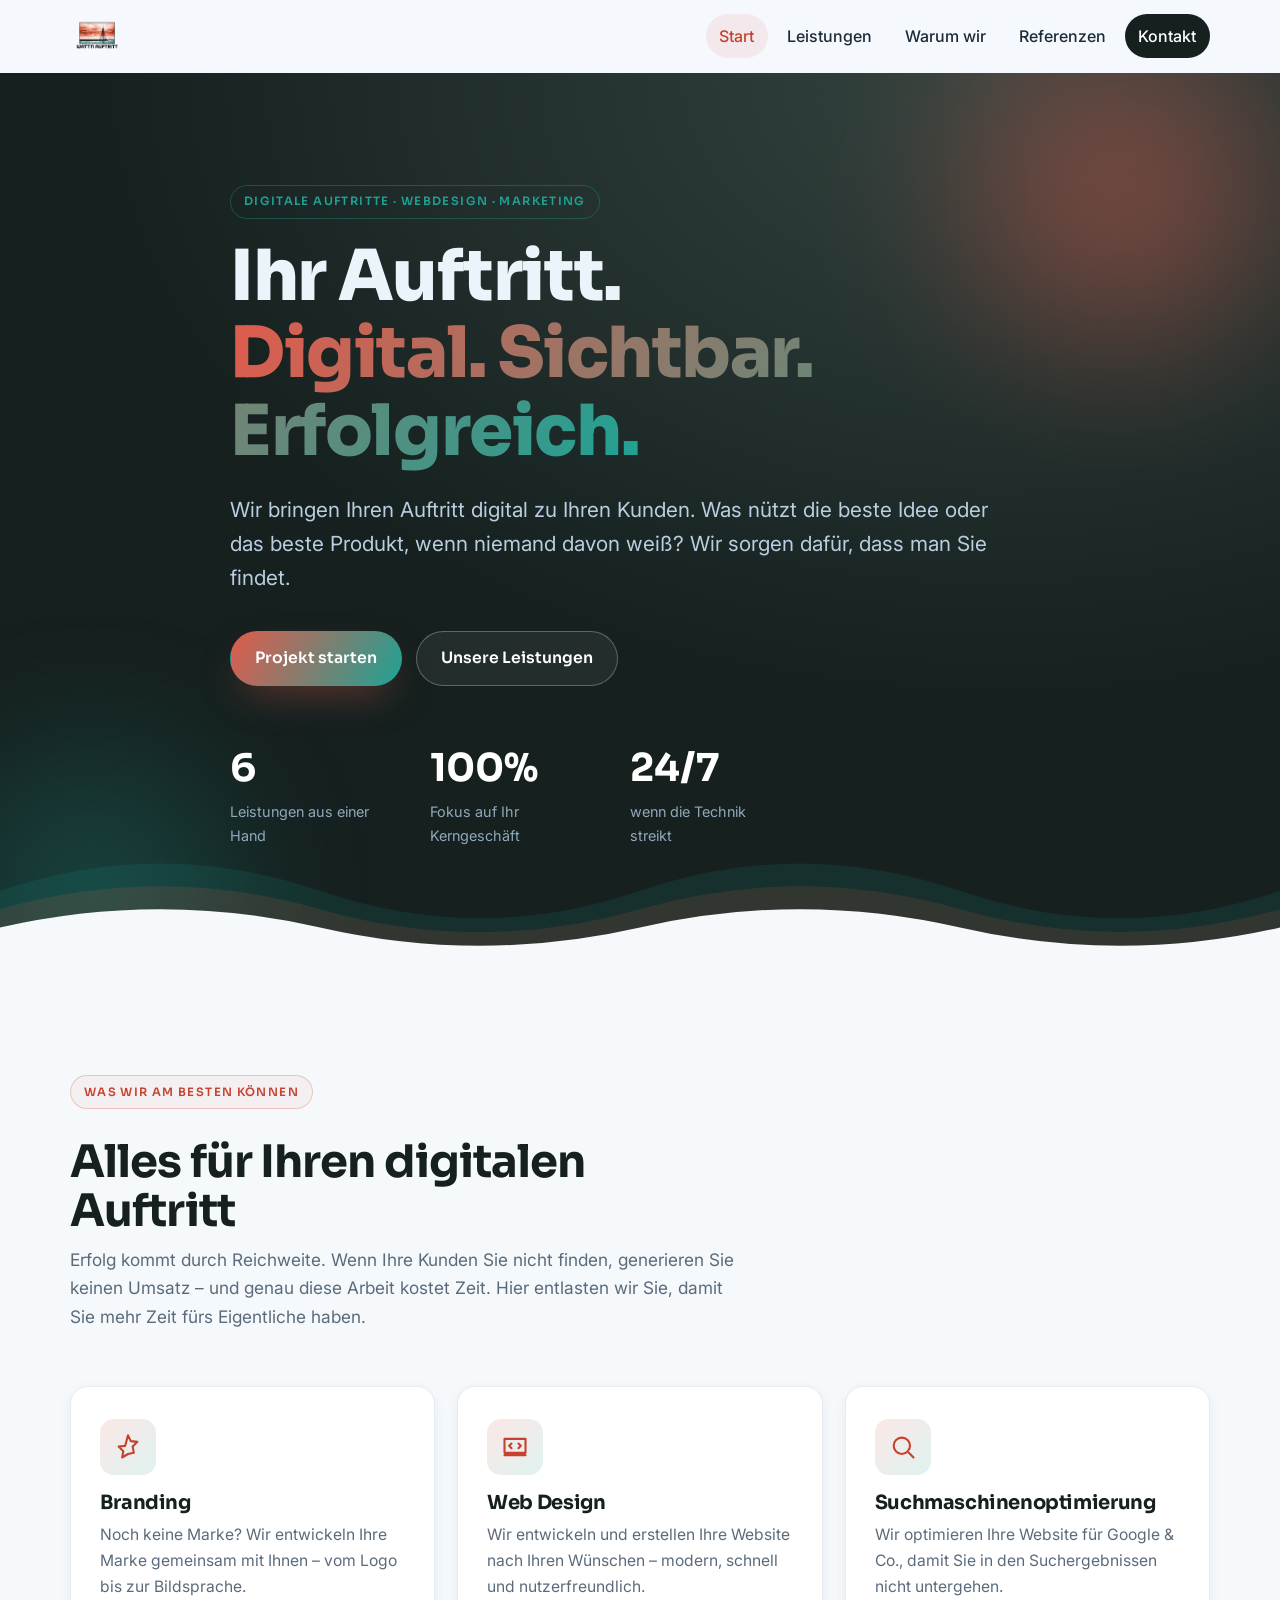
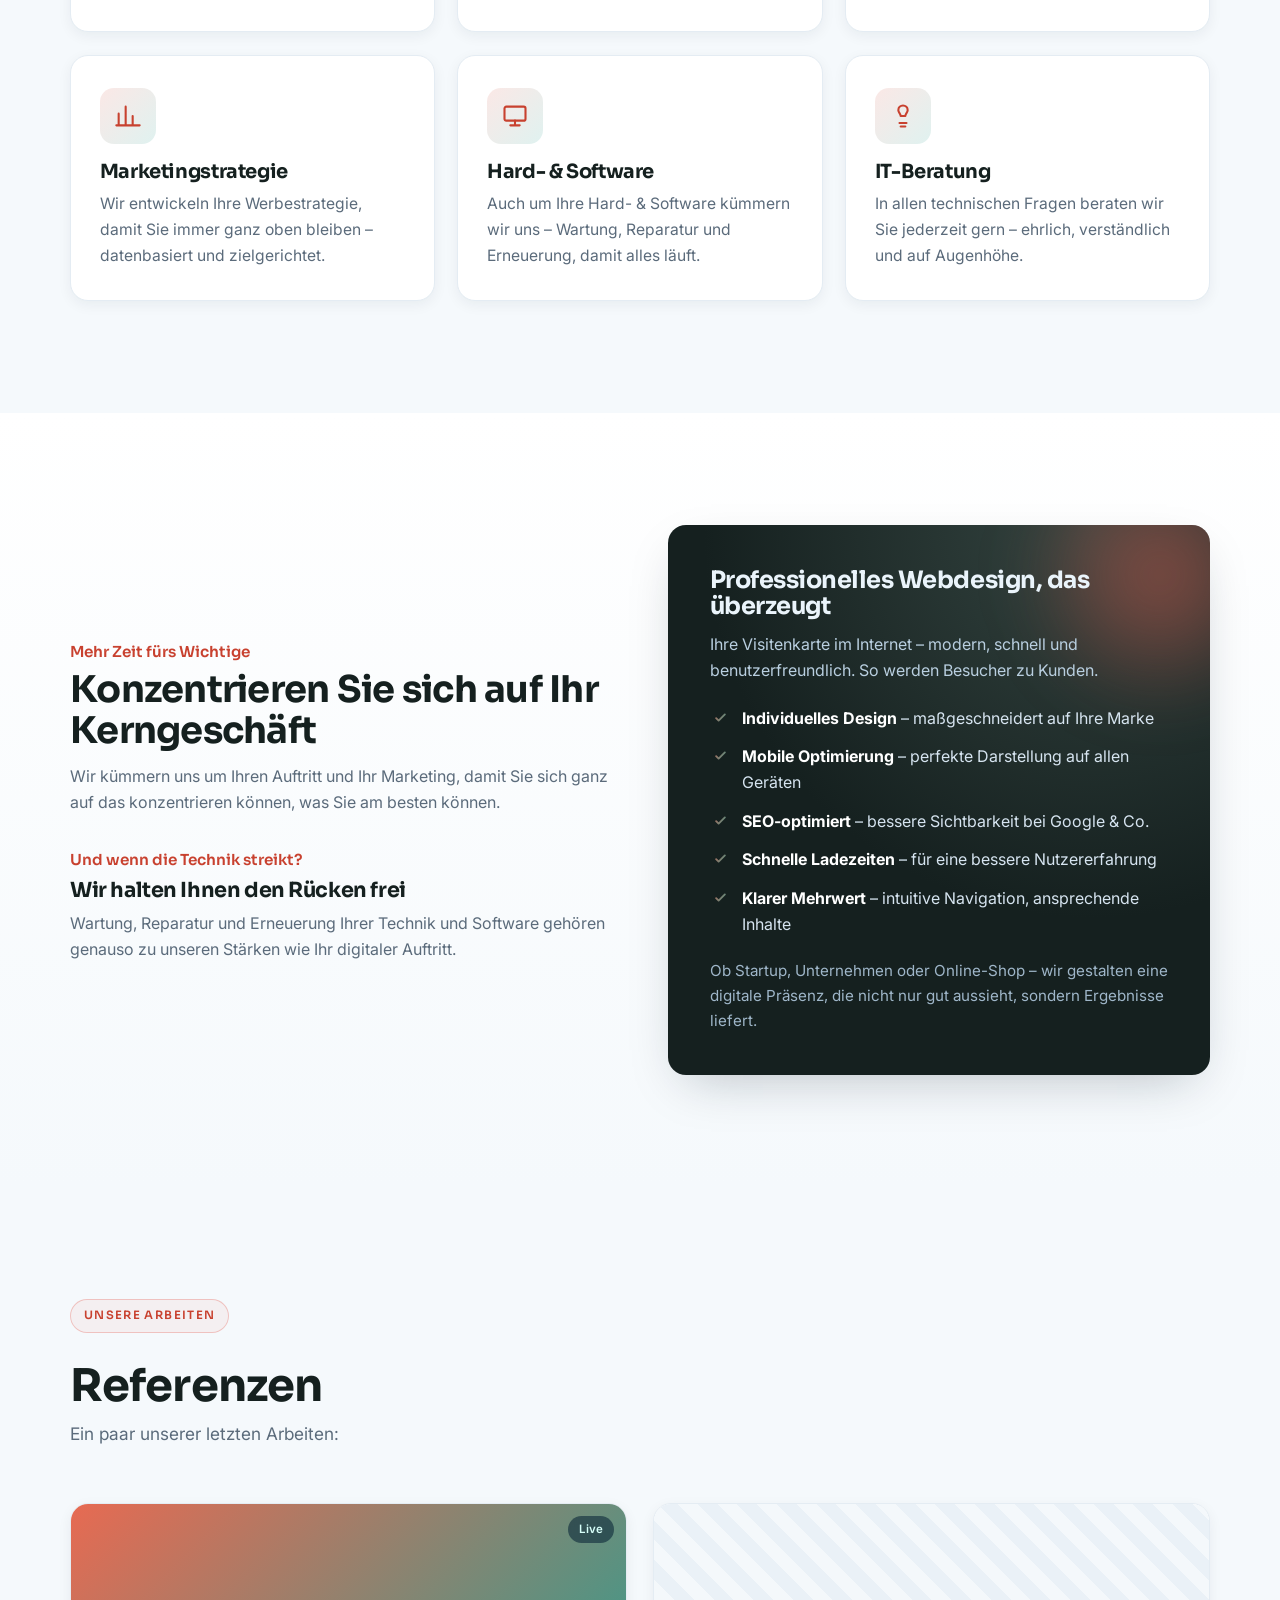
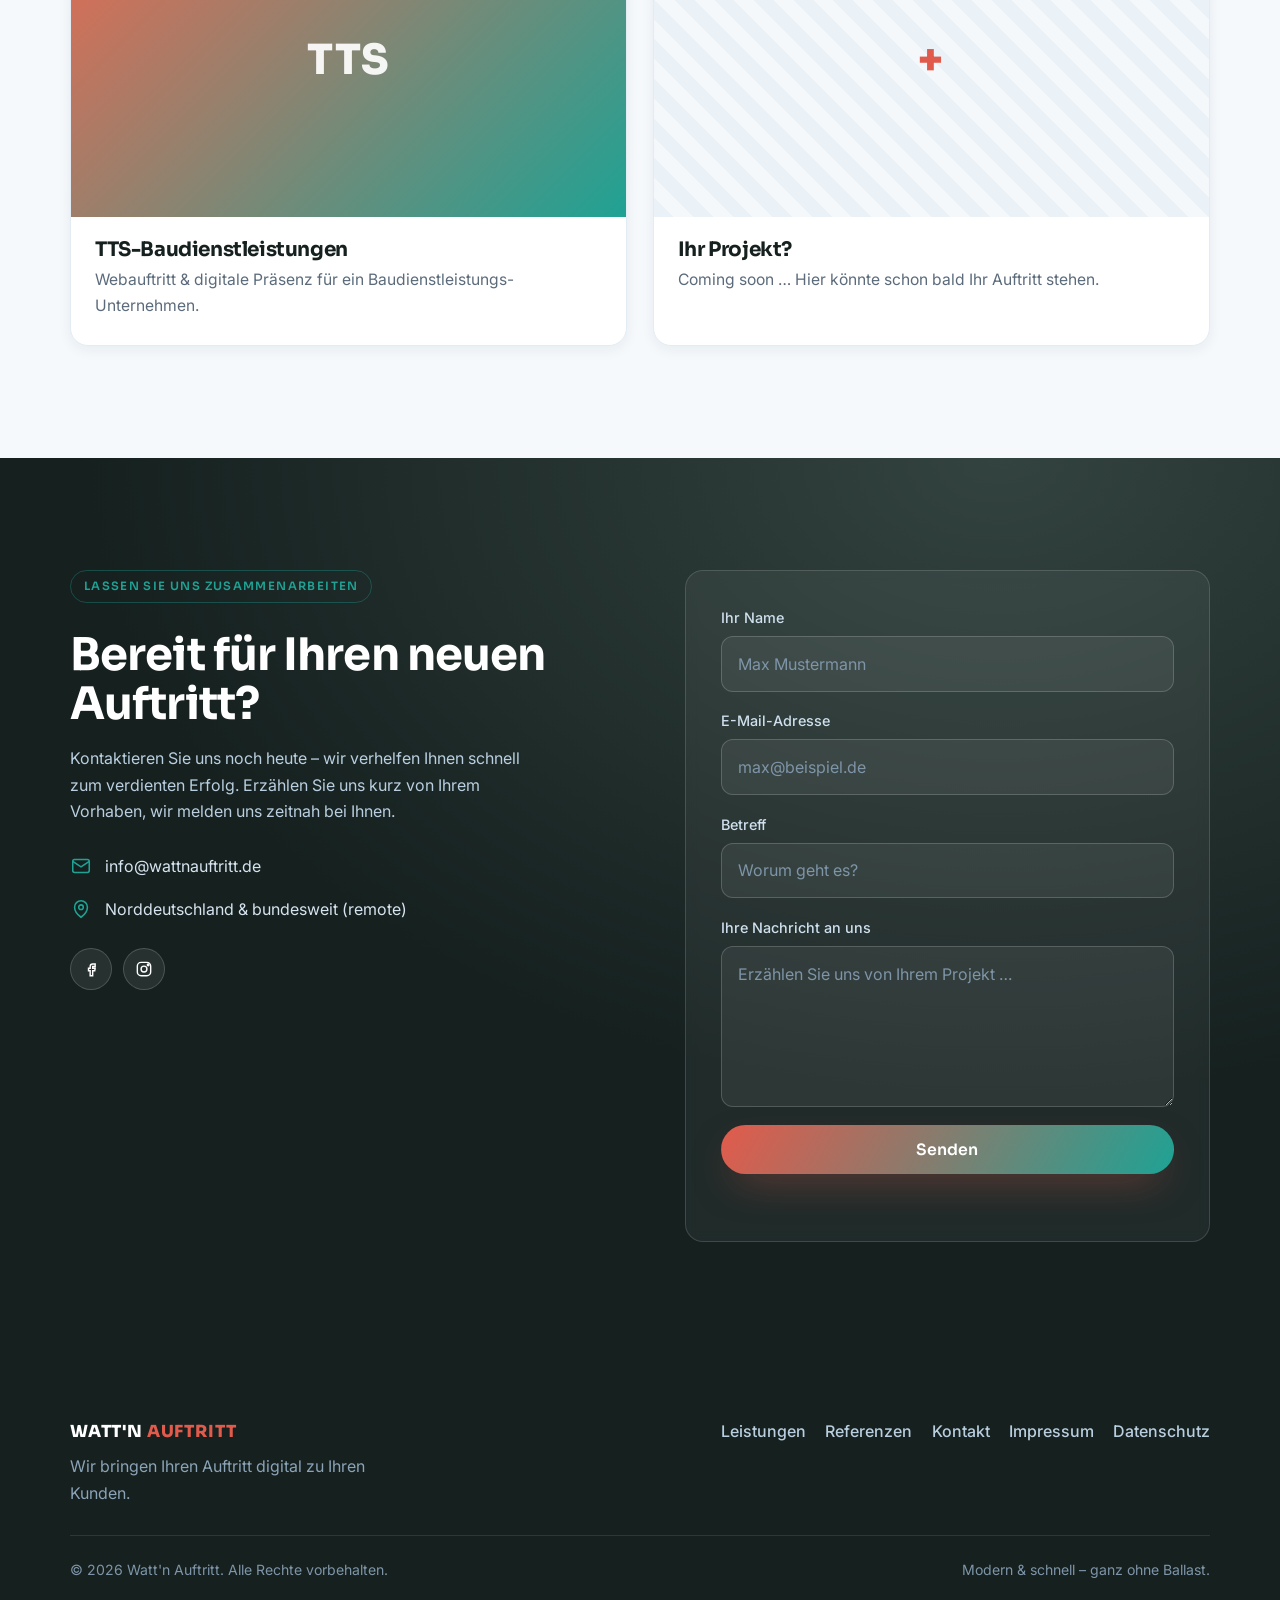
==== commit d464694c: "Logo fuer das Web optimieren (1,2 MB -> 21 KB) - Optimierte Header-Varianten erzeugt: assets/logo.we" ====
--- a/index.html
+++ b/index.html
@@ -30,7 +30,10 @@
   <header class="site-header" id="top">
     <div class="container header-inner">
       <a class="brand" href="#top" aria-label="Watt'n Auftritt – Startseite">
-        <img class="brand__logo" src="assets/logo.png" width="160" height="160" alt="Watt'n Auftritt" />
+        <picture>
+          <source srcset="assets/logo.webp" type="image/webp" />
+          <img class="brand__logo" src="assets/logo-min.png" width="512" height="512" alt="Watt'n Auftritt" />
+        </picture>
       </a>
 
       <nav class="nav" aria-label="Hauptnavigation">
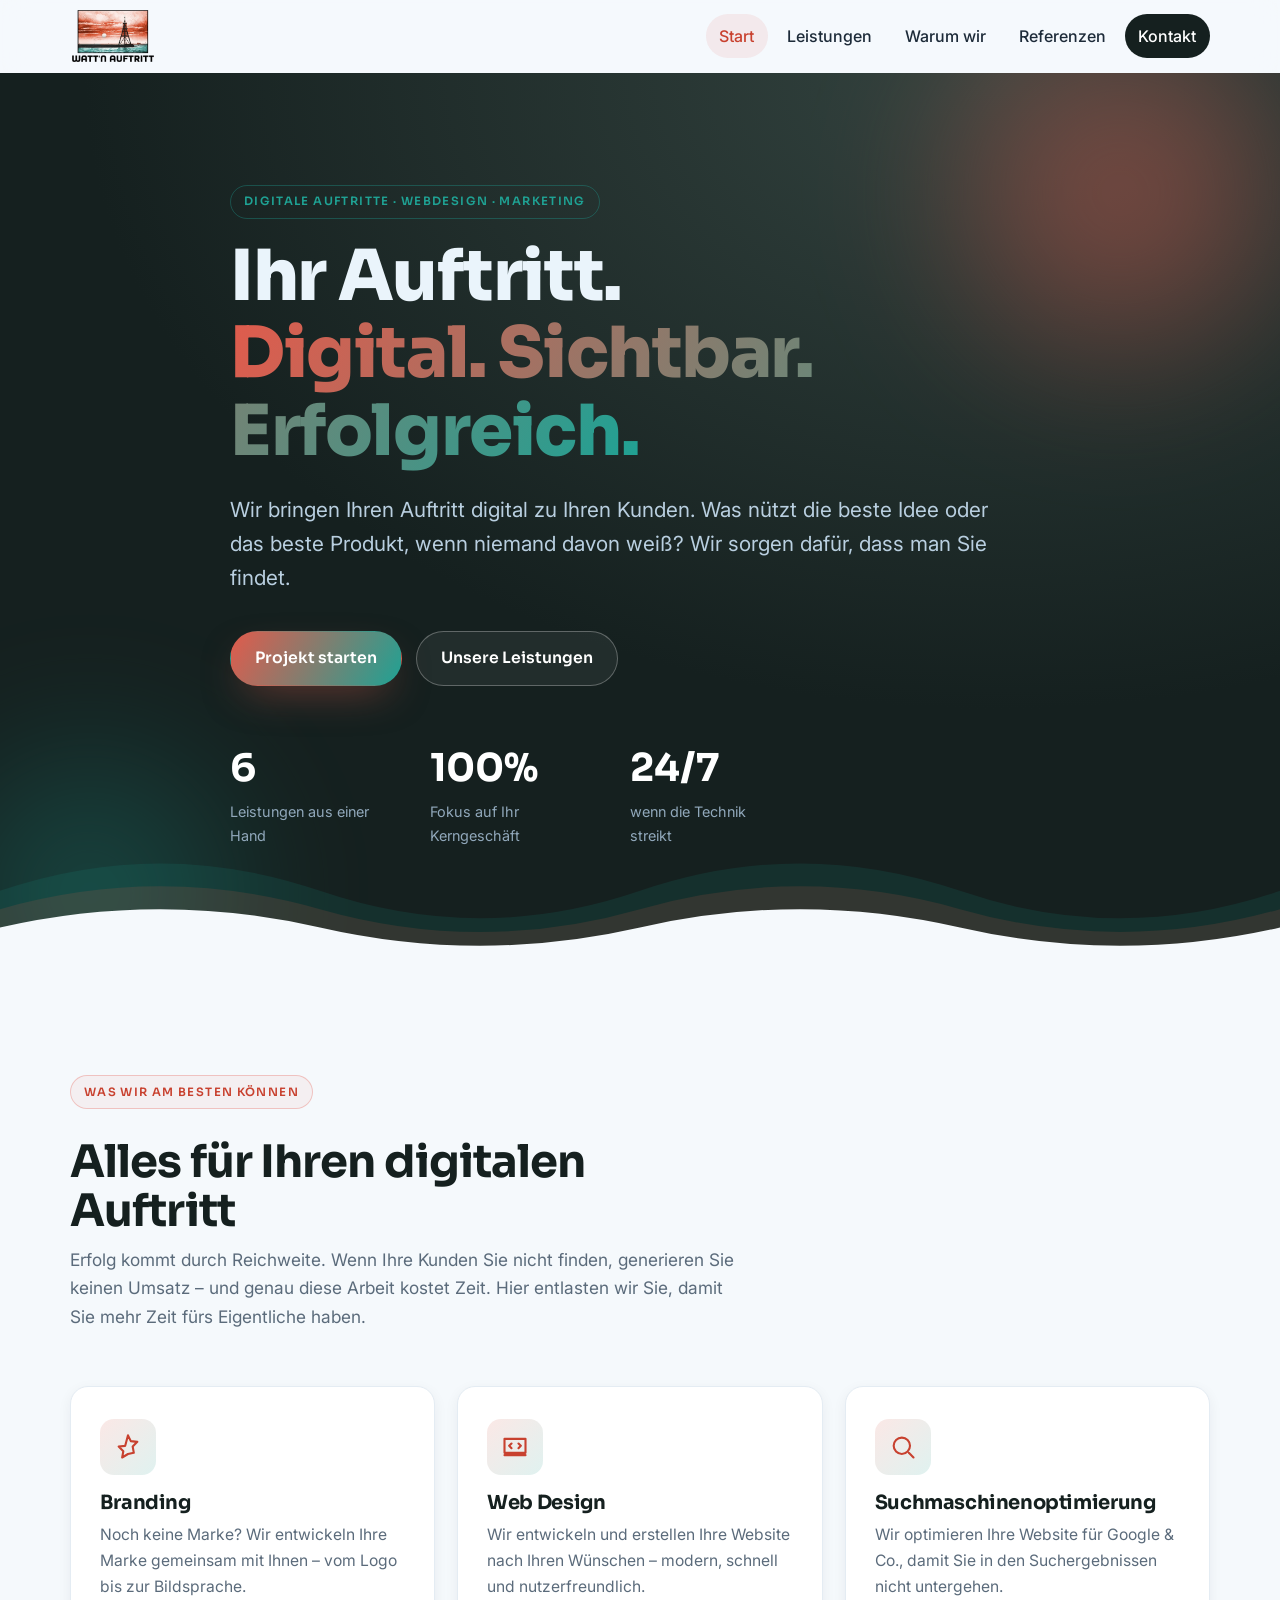
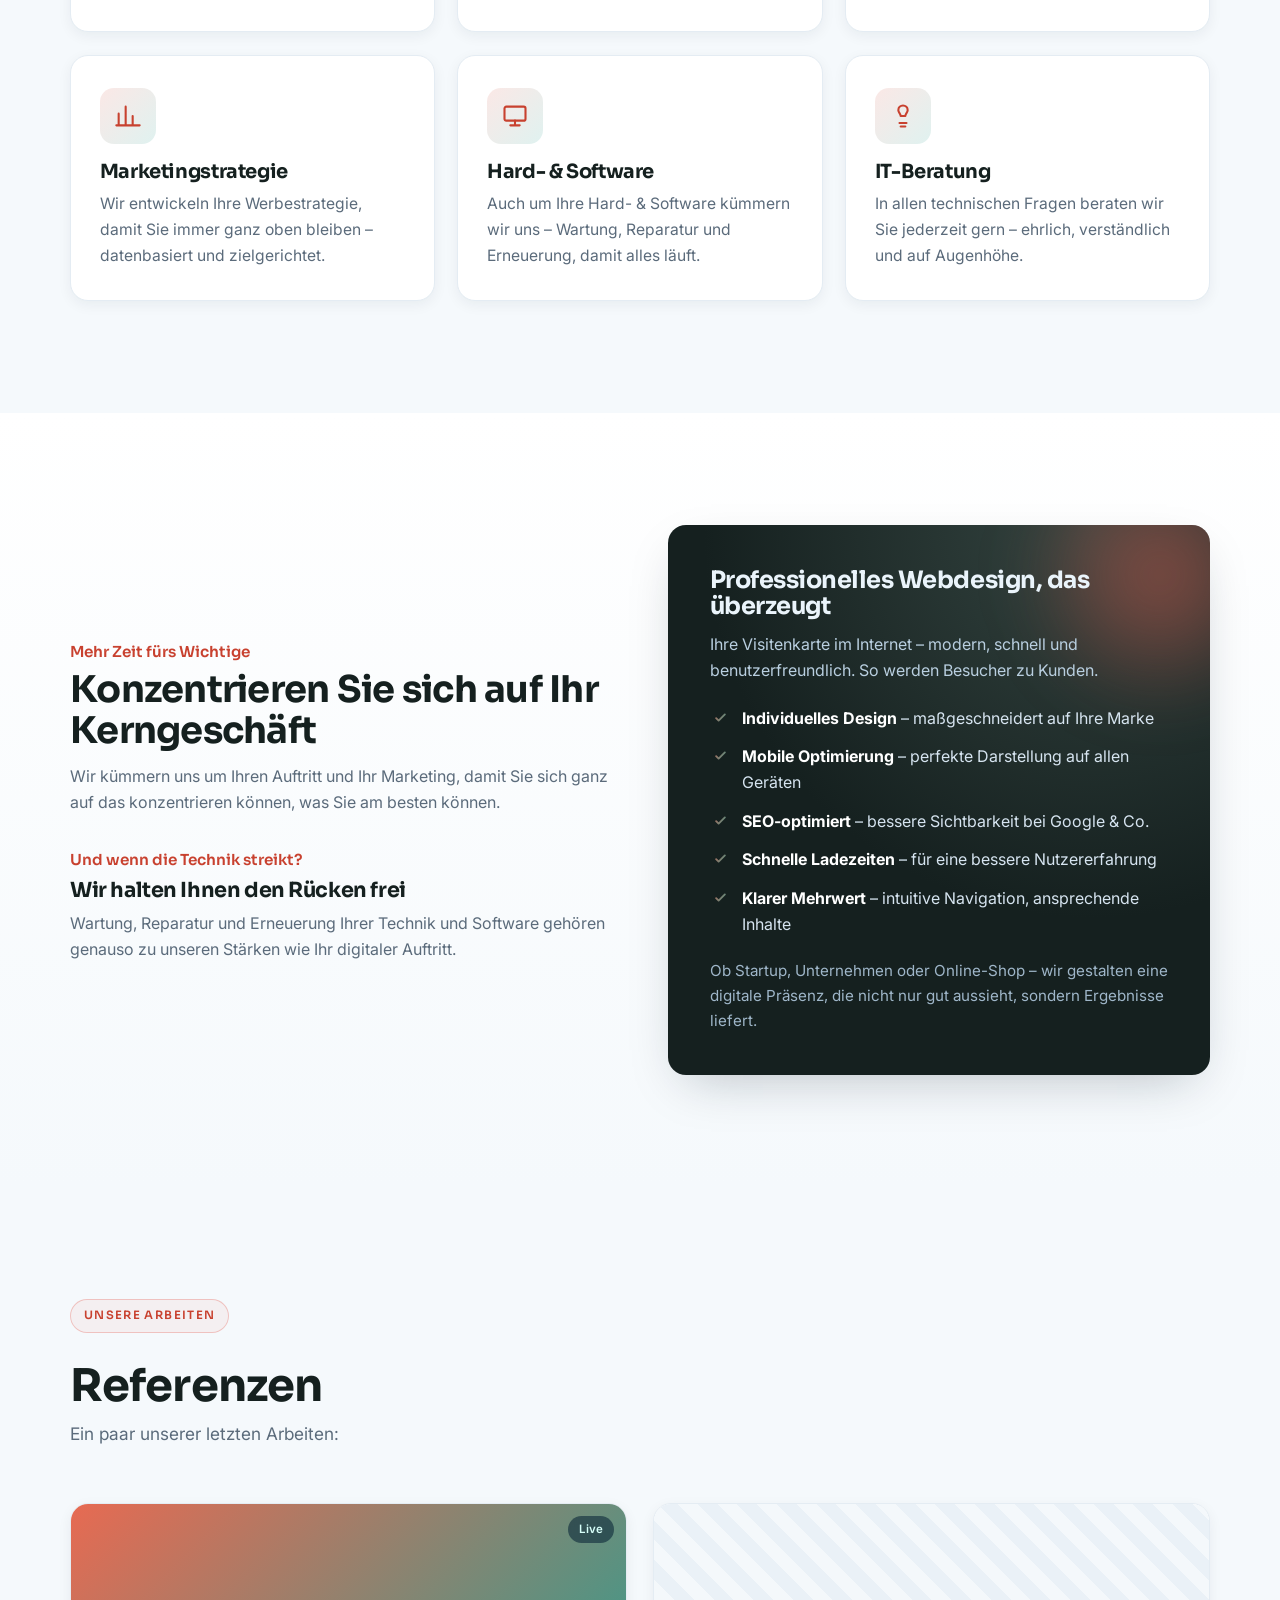
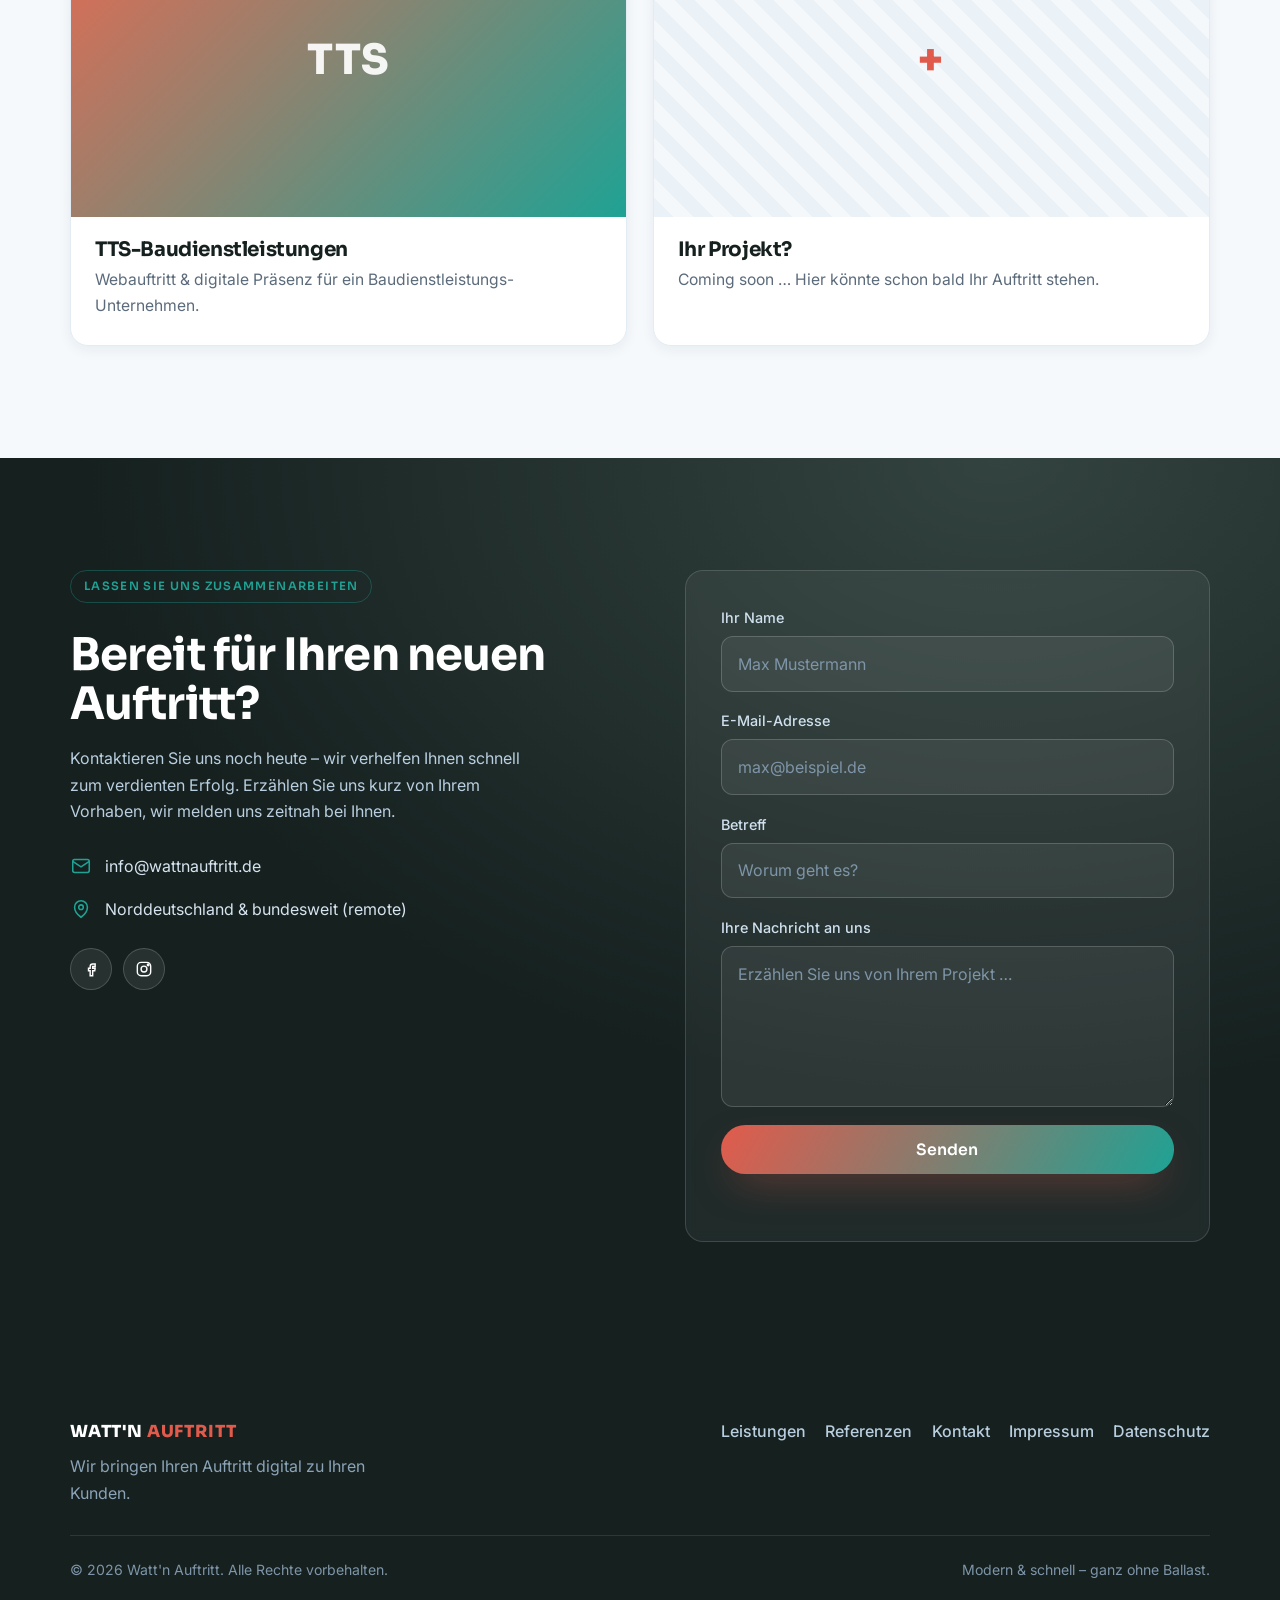
==== commit 243c2033: "Logo-Weissrand entfernen & sauber in den Header einbinden - logo.webp / logo-min.png aus getrimmtem " ====
--- a/index.html
+++ b/index.html
@@ -21,7 +21,7 @@
 
   <link rel="icon" href="data:image/svg+xml,%3Csvg xmlns='http://www.w3.org/2000/svg' viewBox='0 0 100 100'%3E%3Cdefs%3E%3ClinearGradient id='s' x1='0' y1='0' x2='0' y2='1'%3E%3Cstop offset='50%25' stop-color='%23e76a52'/%3E%3Cstop offset='50%25' stop-color='%232ba89b'/%3E%3C/linearGradient%3E%3C/defs%3E%3Crect x='4' y='4' width='92' height='92' rx='20' fill='url(%23s)'/%3E%3Ccircle cx='32' cy='34' r='9' fill='%23fff' opacity='.8'/%3E%3Cg stroke='%2315201f' stroke-width='3.4' stroke-linecap='round' fill='none'%3E%3Cline x1='26' y1='74' x2='74' y2='74'/%3E%3Cline x1='50' y1='30' x2='28' y2='74'/%3E%3Cline x1='50' y1='30' x2='72' y2='74'/%3E%3Cline x1='50' y1='30' x2='41' y2='74'/%3E%3Cline x1='50' y1='30' x2='59' y2='74'/%3E%3Cline x1='35' y1='60' x2='65' y2='60'/%3E%3Cline x1='50' y1='19' x2='50' y2='30'/%3E%3C/g%3E%3Ccircle cx='50' cy='15' r='4' fill='%2315201f'/%3E%3Crect x='4' y='4' width='92' height='92' rx='20' fill='none' stroke='%2315201f' stroke-width='4.5'/%3E%3C/svg%3E" />
 
-  <link rel="stylesheet" href="assets/styles.css" />
+  <link rel="stylesheet" href="assets/styles.css?v=3" />
 </head>
 <body>
   <a class="skip-link" href="#main">Zum Inhalt springen</a>
@@ -32,7 +32,7 @@
       <a class="brand" href="#top" aria-label="Watt'n Auftritt – Startseite">
         <picture>
           <source srcset="assets/logo.webp" type="image/webp" />
-          <img class="brand__logo" src="assets/logo-min.png" width="512" height="512" alt="Watt'n Auftritt" />
+          <img class="brand__logo" src="assets/logo-min.png" width="560" height="365" alt="Watt'n Auftritt" />
         </picture>
       </a>
 
@@ -286,6 +286,6 @@
     </div>
   </footer>
 
-  <script src="assets/main.js" defer></script>
+  <script src="assets/main.js?v=3" defer></script>
 </body>
 </html>
--- a/assets/styles.css
+++ b/assets/styles.css
@@ -106,7 +106,7 @@
 
 .brand { display: inline-flex; align-items: center; gap: .6rem; }
 .brand__mark { border-radius: 12px; box-shadow: var(--shadow-sm); }
-.brand__logo { height: 54px; width: auto; display: block; }
+.brand__logo { height: 56px; width: auto; display: block; }
 .brand__text { font-family: var(--font-display); font-weight: 800; font-size: 1.04rem; letter-spacing: .05em; text-transform: uppercase; color: var(--ink); }
 .brand__text strong { color: var(--brand-deep); font-weight: 800; }
 
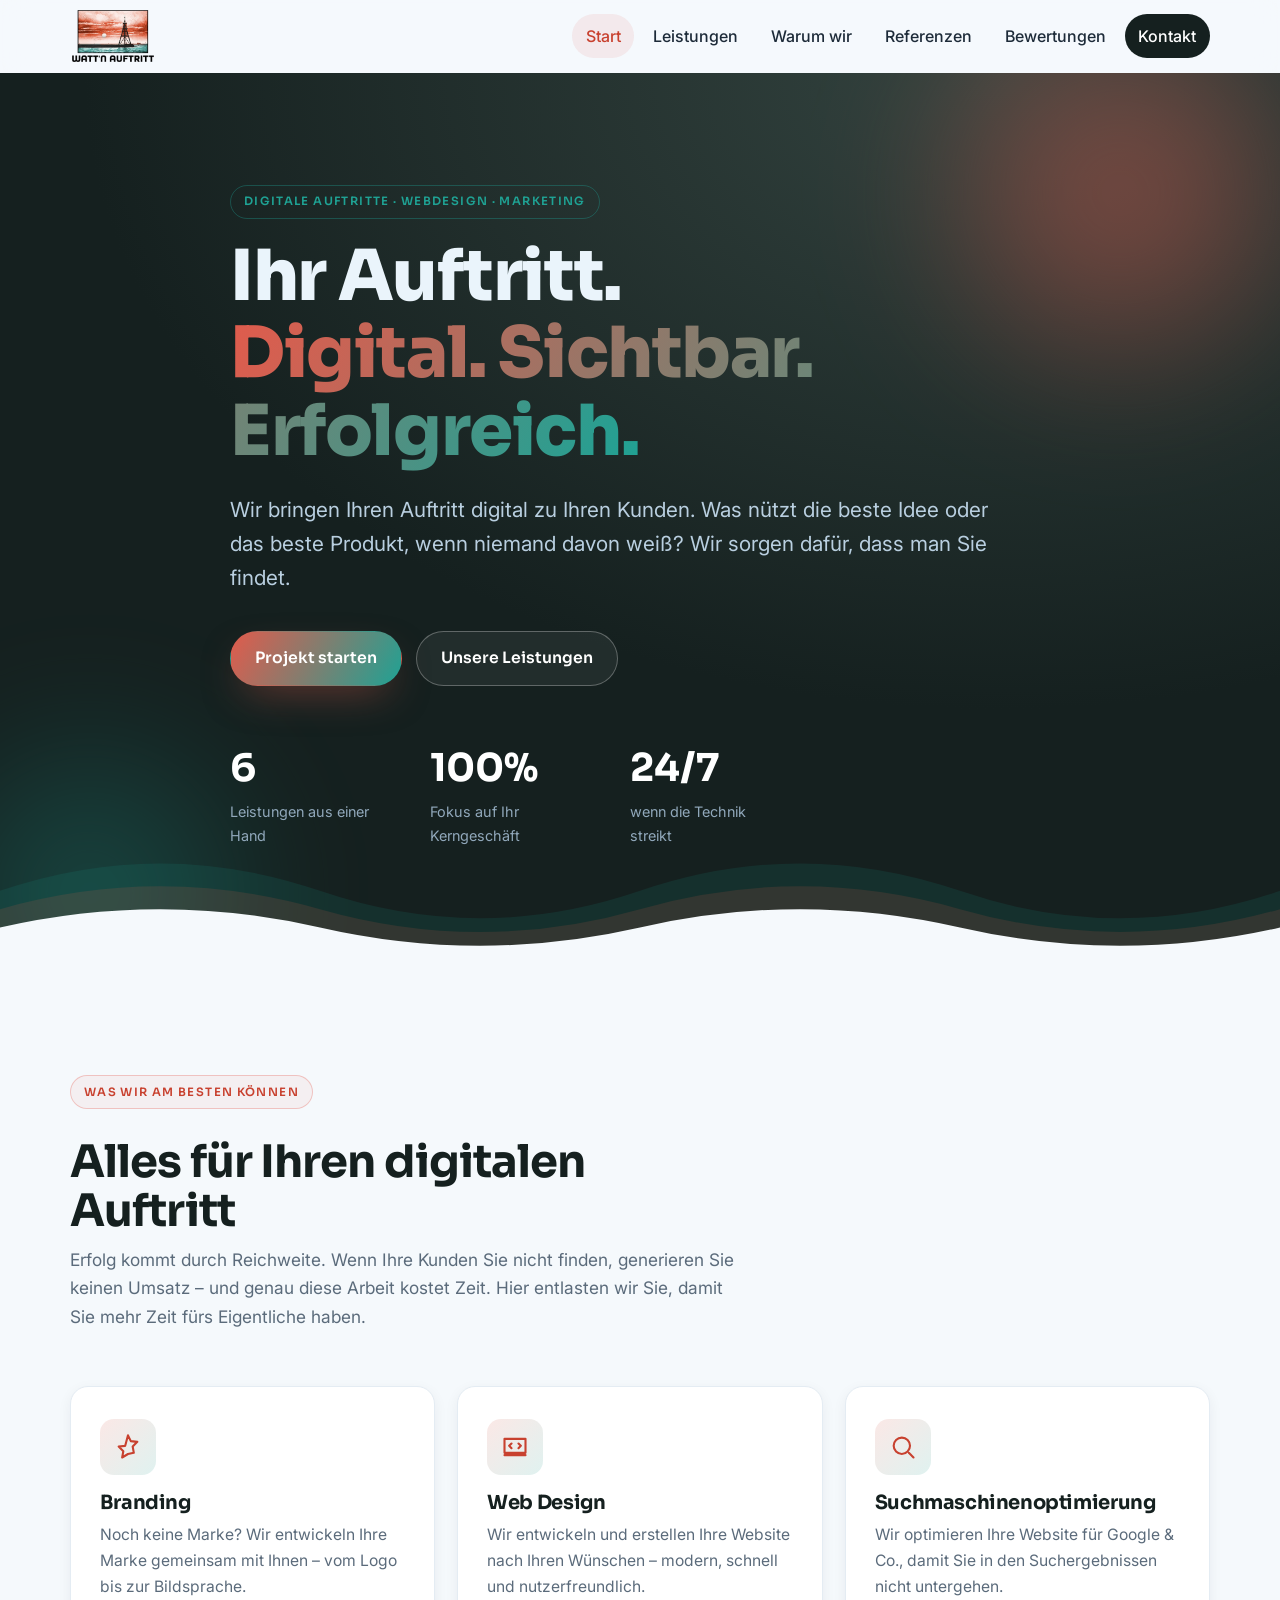
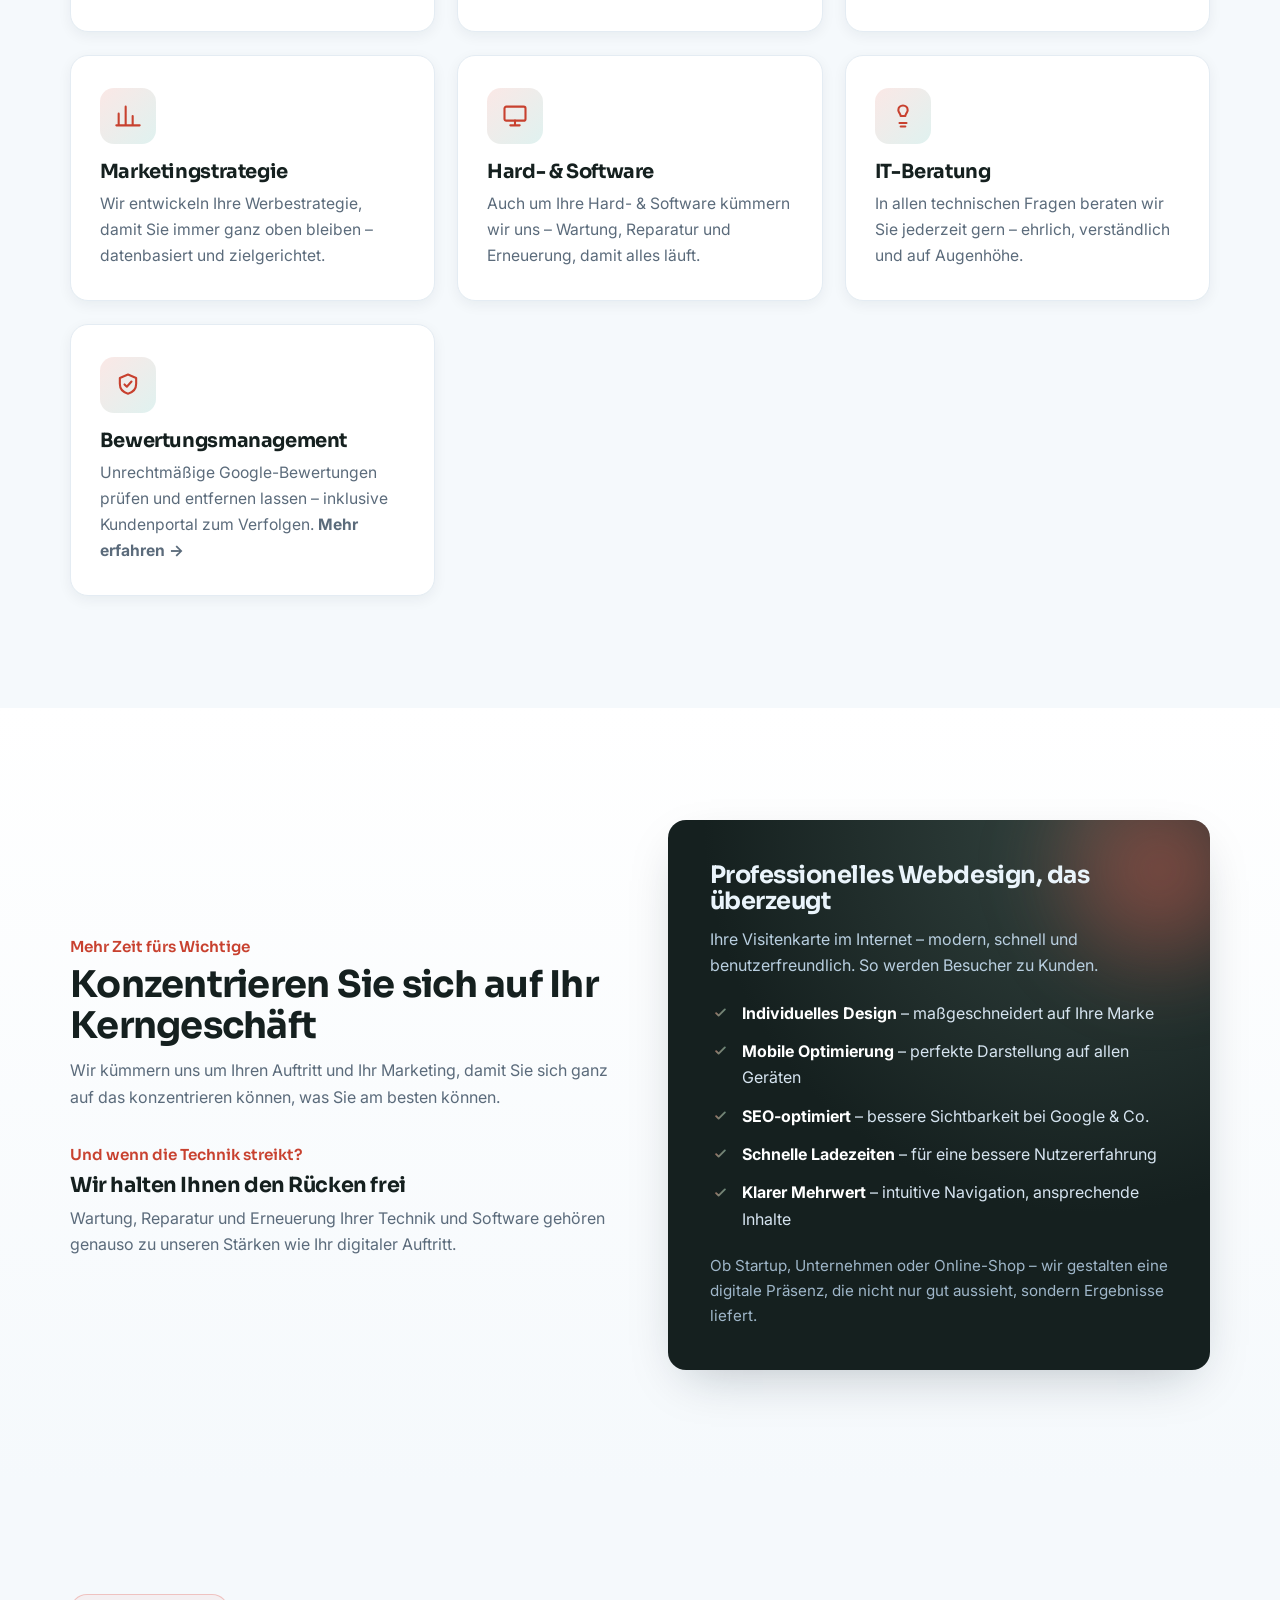
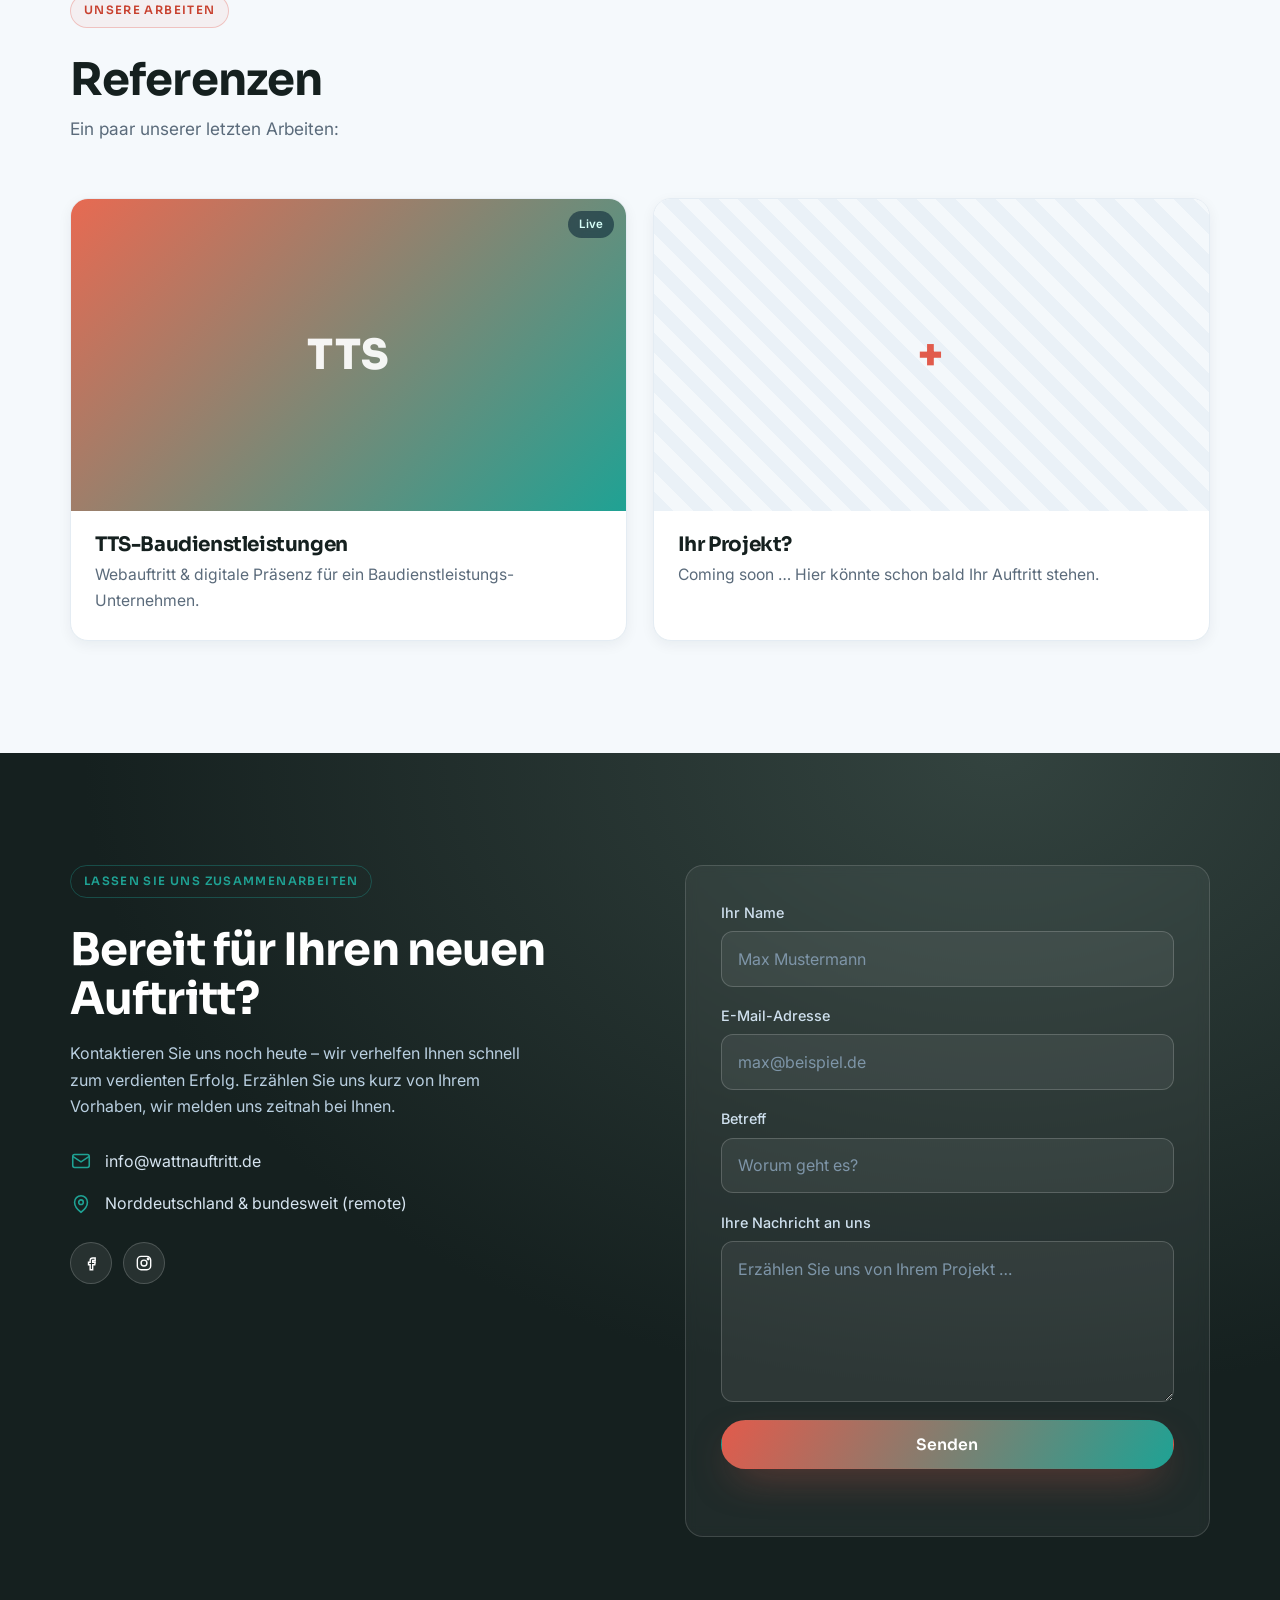
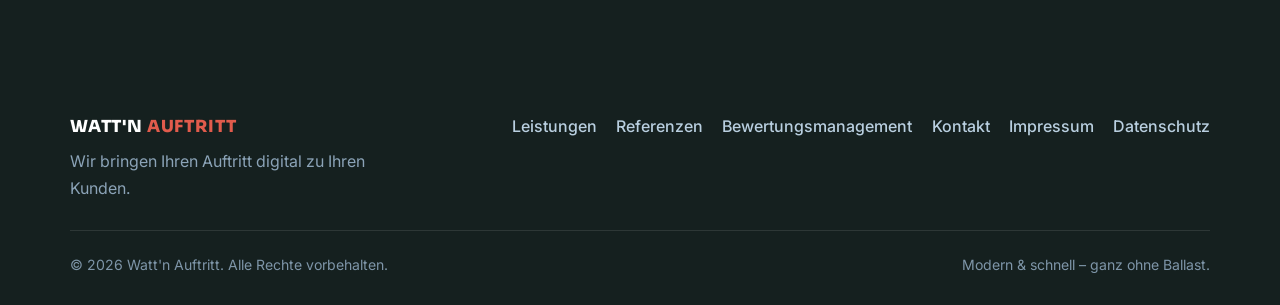
==== commit d36886b2: "Unterseite Bewertungsmanagement + Tool (Anfrage, Admin, Kundenportal) Neues PHP/MySQL-Modul unter /b" ====
--- a/index.html
+++ b/index.html
@@ -45,6 +45,7 @@
           <li><a href="#leistungen">Leistungen</a></li>
           <li><a href="#vorteile">Warum wir</a></li>
           <li><a href="#referenzen">Referenzen</a></li>
+          <li><a href="/bewertungsmanagement/">Bewertungen</a></li>
           <li><a class="nav__cta" href="#kontakt">Kontakt</a></li>
         </ul>
       </nav>
@@ -144,6 +145,14 @@
             <h3>IT-Beratung</h3>
             <p>In allen technischen Fragen beraten wir Sie jederzeit gern – ehrlich, verständlich und auf Augenhöhe.</p>
           </article>
+
+          <a class="card reveal" href="/bewertungsmanagement/" style="text-decoration:none;color:inherit;">
+            <div class="card__icon" aria-hidden="true">
+              <svg viewBox="0 0 24 24"><path d="M12 3l7 3v5c0 4.4-3 7.4-7 8.5C8 18.4 5 15.4 5 11V6l7-3z"/><path d="M9 11.5l2 2 4-4.5"/></svg>
+            </div>
+            <h3>Bewertungsmanagement</h3>
+            <p>Unrechtmäßige Google-Bewertungen prüfen und entfernen lassen – inklusive Kundenportal zum Verfolgen. <strong>Mehr erfahren →</strong></p>
+          </a>
         </div>
       </div>
     </section>
@@ -275,6 +284,7 @@
       <nav class="footer__nav" aria-label="Footer">
         <a href="#leistungen">Leistungen</a>
         <a href="#referenzen">Referenzen</a>
+        <a href="/bewertungsmanagement/">Bewertungsmanagement</a>
         <a href="#kontakt">Kontakt</a>
         <a href="#impressum">Impressum</a>
         <a href="#datenschutz">Datenschutz</a>
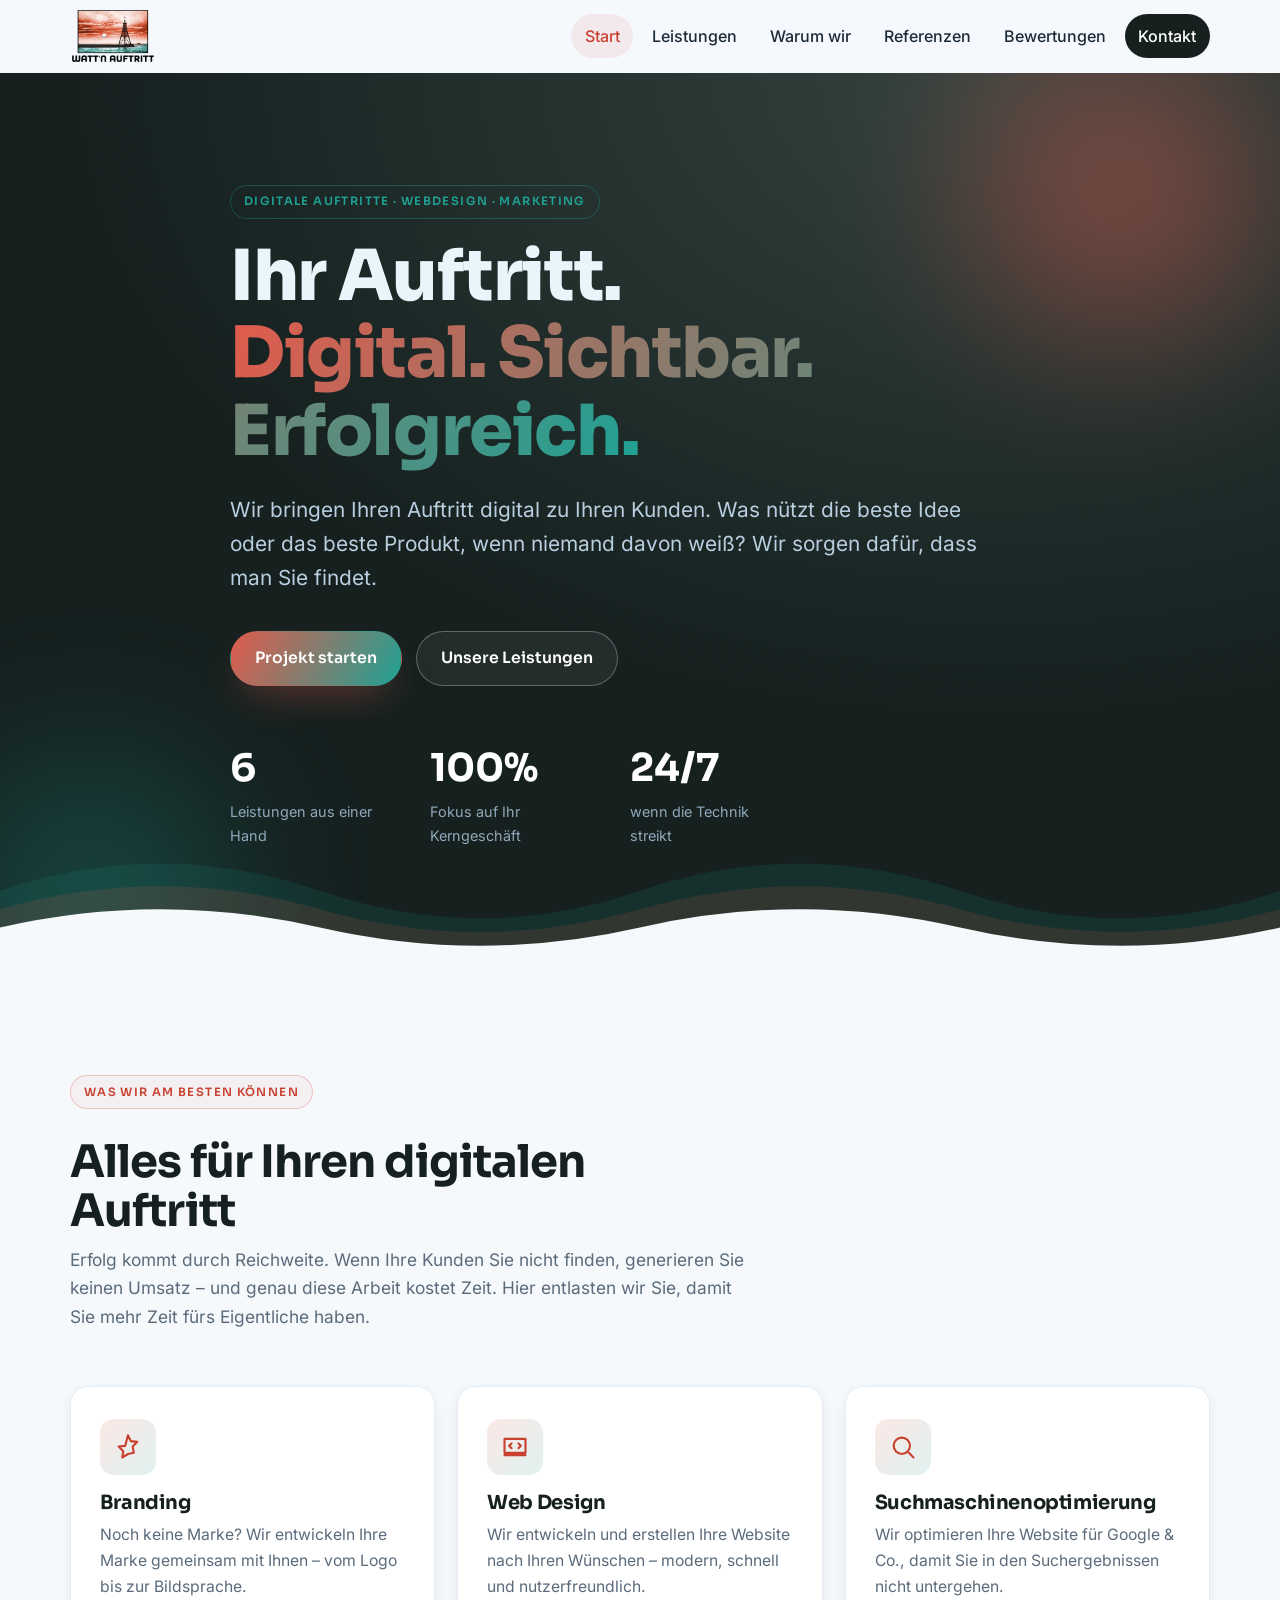
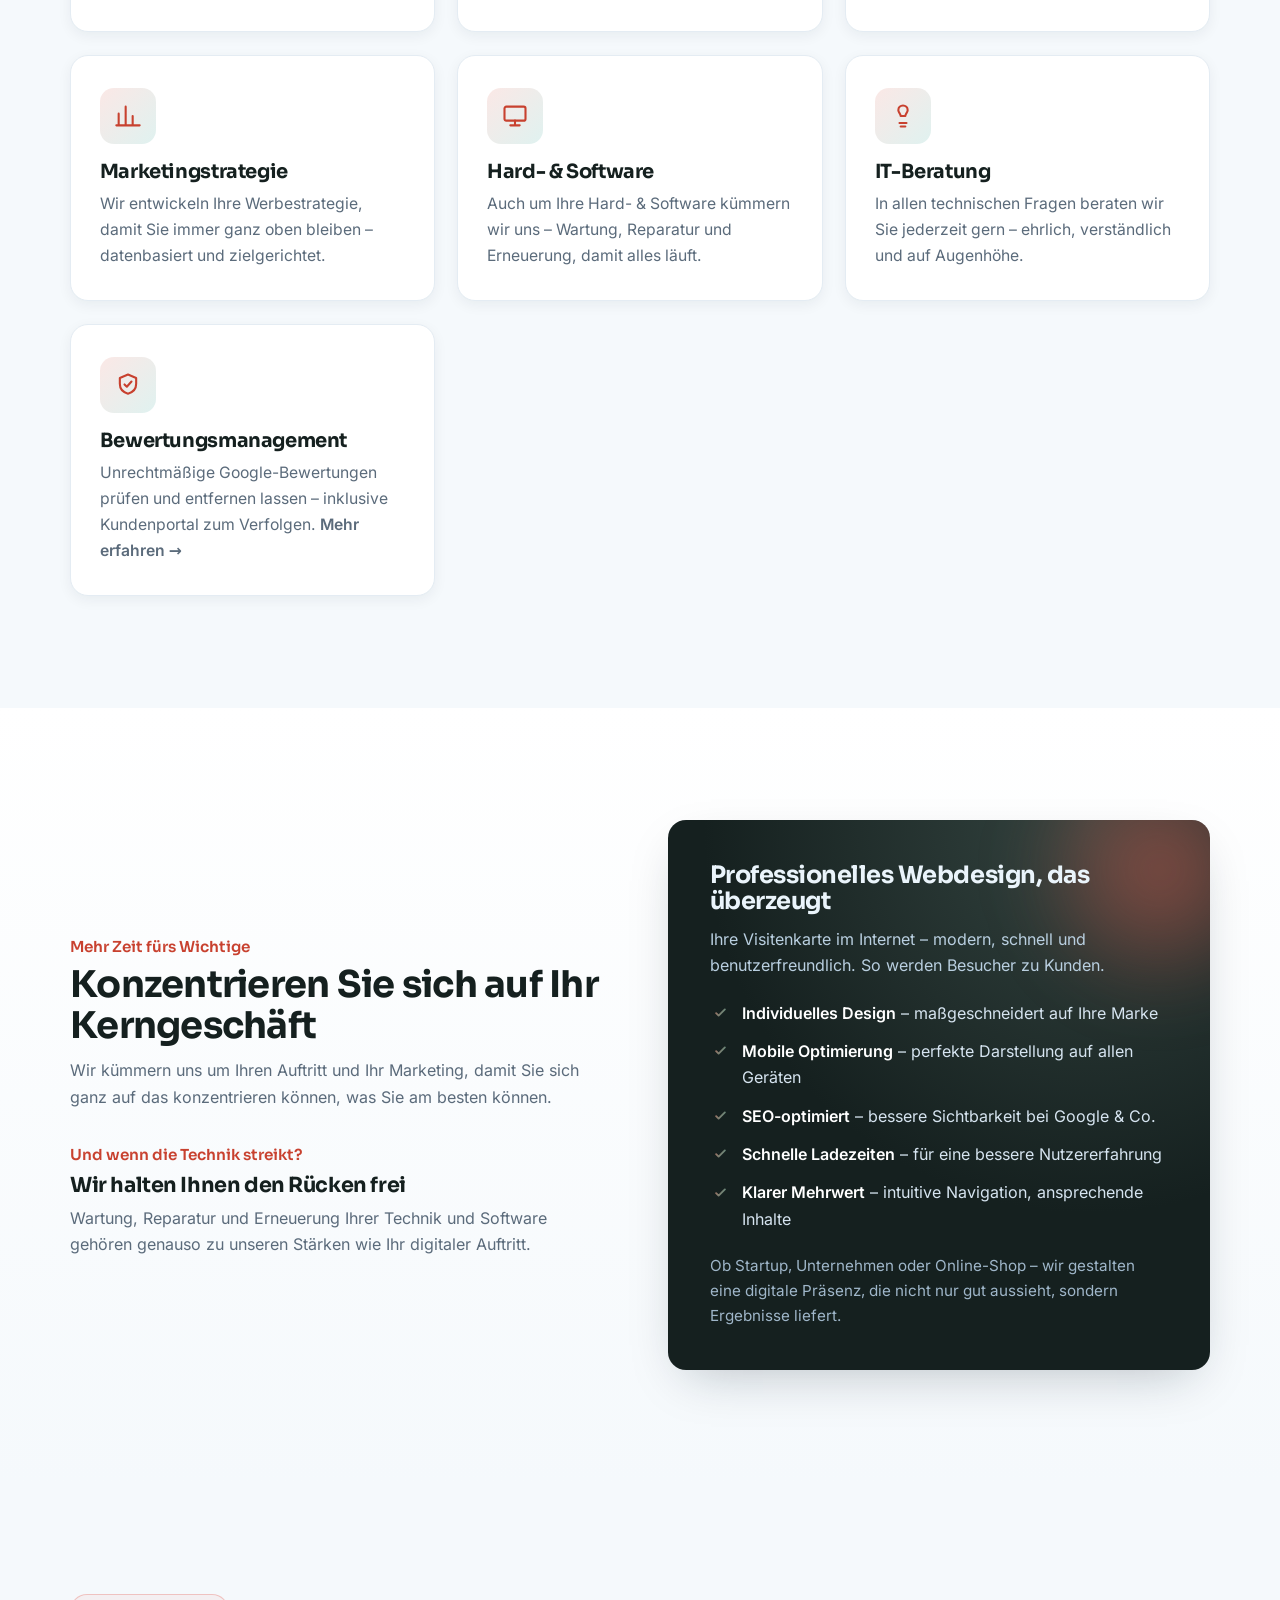
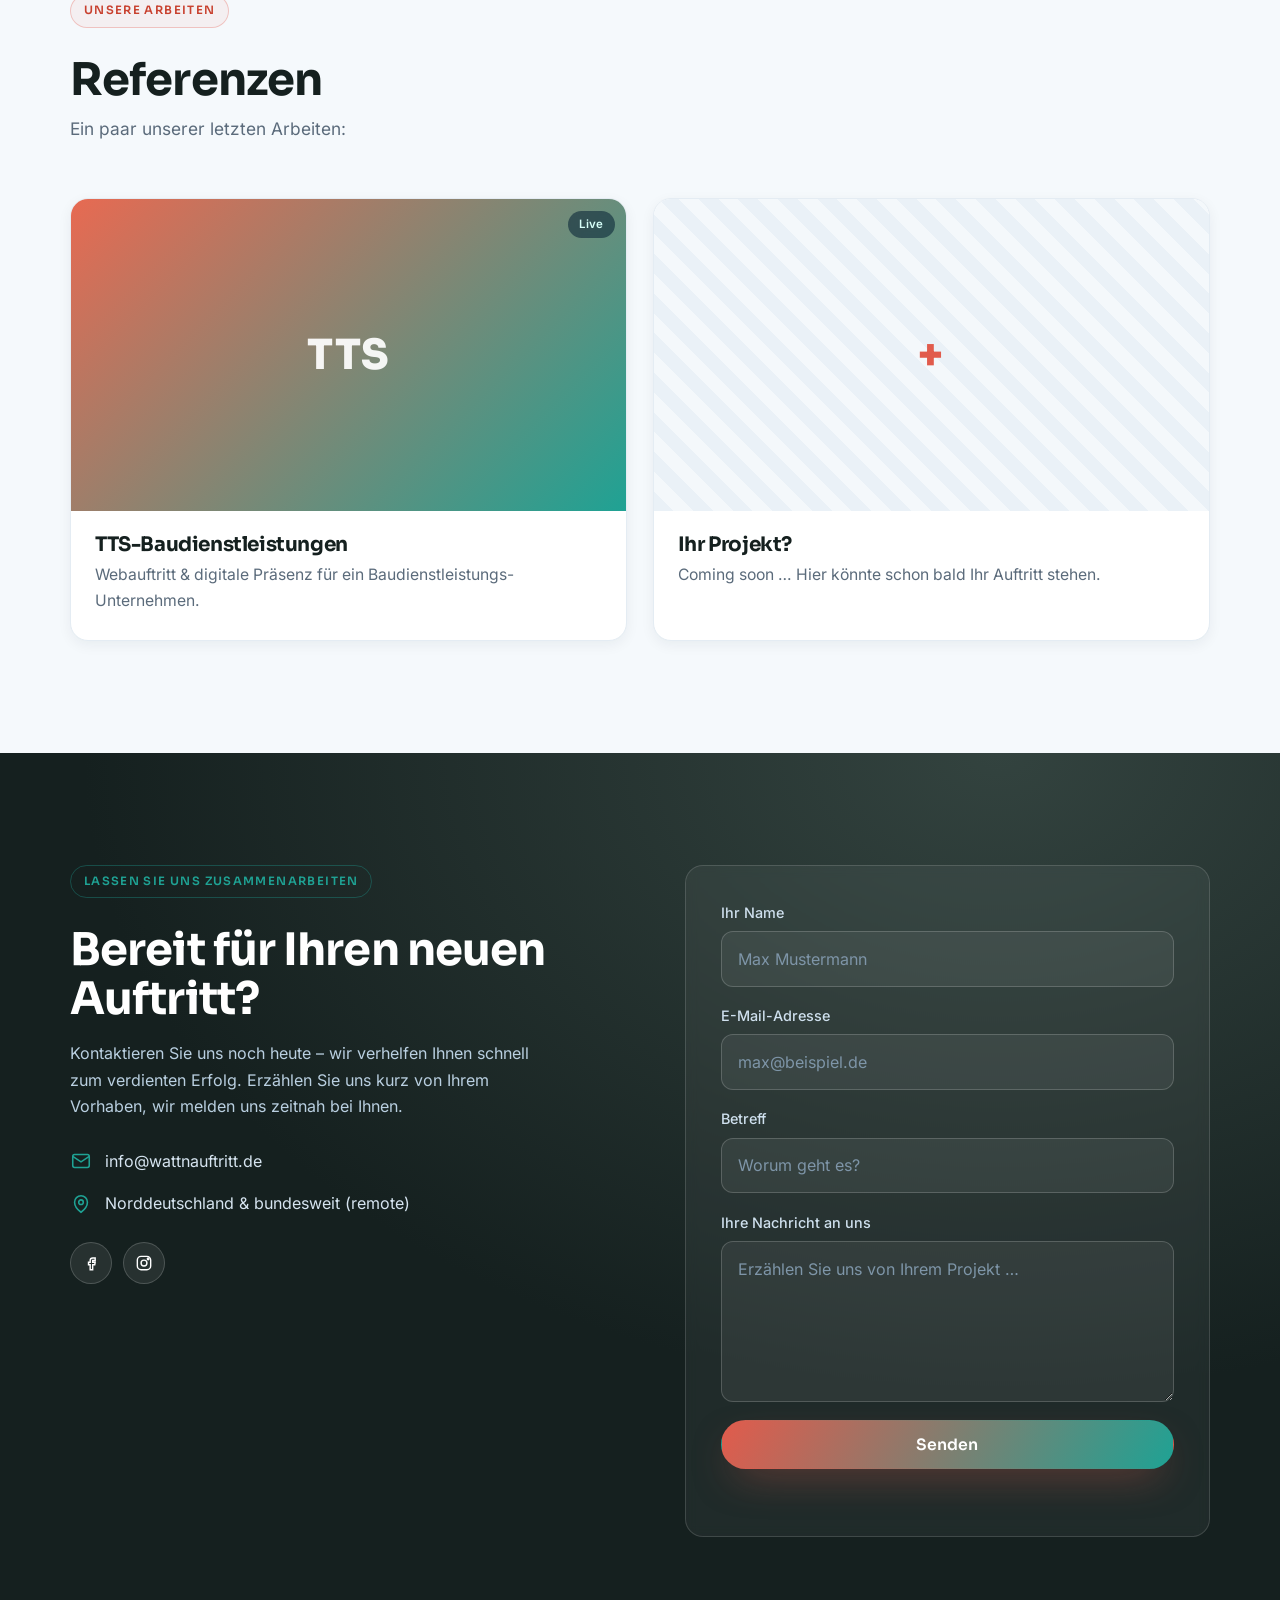
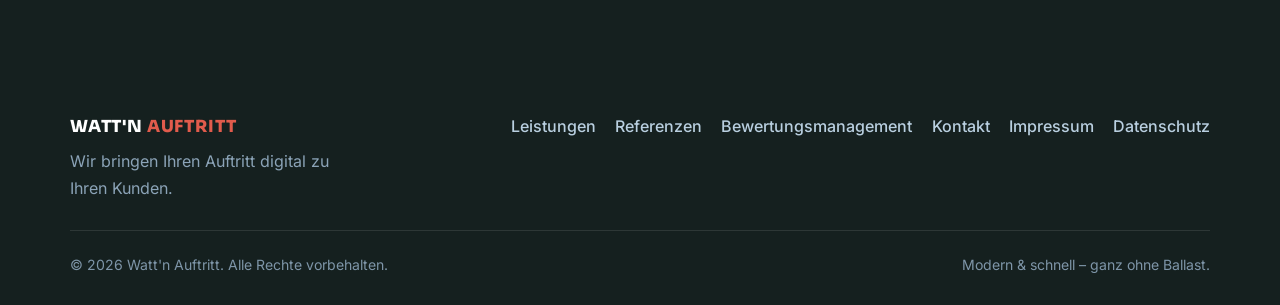
==== commit cd4df257: "Google Fonts lokal einbinden + Impressum/Datenschutz mit echten Daten - Schriften (Sora, Inter) loka" ====
--- a/index.html
+++ b/index.html
@@ -15,9 +15,7 @@
   <meta property="og:site_name" content="Watt'n Auftritt" />
   <meta property="og:image" content="https://wattnauftritt.de/assets/logo.png" />
 
-  <link rel="preconnect" href="https://fonts.googleapis.com" />
-  <link rel="preconnect" href="https://fonts.gstatic.com" crossorigin />
-  <link href="https://fonts.googleapis.com/css2?family=Sora:wght@500;600;700;800&family=Inter:wght@400;500;600&display=swap" rel="stylesheet" />
+  <link rel="stylesheet" href="/assets/fonts/fonts.css" />
 
   <link rel="icon" href="data:image/svg+xml,%3Csvg xmlns='http://www.w3.org/2000/svg' viewBox='0 0 100 100'%3E%3Cdefs%3E%3ClinearGradient id='s' x1='0' y1='0' x2='0' y2='1'%3E%3Cstop offset='50%25' stop-color='%23e76a52'/%3E%3Cstop offset='50%25' stop-color='%232ba89b'/%3E%3C/linearGradient%3E%3C/defs%3E%3Crect x='4' y='4' width='92' height='92' rx='20' fill='url(%23s)'/%3E%3Ccircle cx='32' cy='34' r='9' fill='%23fff' opacity='.8'/%3E%3Cg stroke='%2315201f' stroke-width='3.4' stroke-linecap='round' fill='none'%3E%3Cline x1='26' y1='74' x2='74' y2='74'/%3E%3Cline x1='50' y1='30' x2='28' y2='74'/%3E%3Cline x1='50' y1='30' x2='72' y2='74'/%3E%3Cline x1='50' y1='30' x2='41' y2='74'/%3E%3Cline x1='50' y1='30' x2='59' y2='74'/%3E%3Cline x1='35' y1='60' x2='65' y2='60'/%3E%3Cline x1='50' y1='19' x2='50' y2='30'/%3E%3C/g%3E%3Ccircle cx='50' cy='15' r='4' fill='%2315201f'/%3E%3Crect x='4' y='4' width='92' height='92' rx='20' fill='none' stroke='%2315201f' stroke-width='4.5'/%3E%3C/svg%3E" />
 
@@ -286,8 +284,8 @@
         <a href="#referenzen">Referenzen</a>
         <a href="/bewertungsmanagement/">Bewertungsmanagement</a>
         <a href="#kontakt">Kontakt</a>
-        <a href="#impressum">Impressum</a>
-        <a href="#datenschutz">Datenschutz</a>
+        <a href="/impressum.html">Impressum</a>
+        <a href="/datenschutz.html">Datenschutz</a>
       </nav>
     </div>
     <div class="container footer__bottom">
--- a/assets/fonts/fonts.css
+++ b/assets/fonts/fonts.css
@@ -0,0 +1,127 @@
+/* Lokal gehostete Schriften (Sora, Inter) – keine Anfrage an Google. */
+/* inter 400 latin-ext */
+@font-face {
+  font-family: 'Inter';
+  font-style: normal;
+  font-weight: 400;
+  font-display: swap;
+  src: url(inter-400-latin-ext.woff2) format('woff2');
+  unicode-range: U+0100-02BA, U+02BD-02C5, U+02C7-02CC, U+02CE-02D7, U+02DD-02FF, U+0304, U+0308, U+0329, U+1D00-1DBF, U+1E00-1E9F, U+1EF2-1EFF, U+2020, U+20A0-20AB, U+20AD-20C0, U+2113, U+2C60-2C7F, U+A720-A7FF;
+}
+/* inter 400 latin */
+@font-face {
+  font-family: 'Inter';
+  font-style: normal;
+  font-weight: 400;
+  font-display: swap;
+  src: url(inter-400-latin.woff2) format('woff2');
+  unicode-range: U+0000-00FF, U+0131, U+0152-0153, U+02BB-02BC, U+02C6, U+02DA, U+02DC, U+0304, U+0308, U+0329, U+2000-206F, U+20AC, U+2122, U+2191, U+2193, U+2212, U+2215, U+FEFF, U+FFFD;
+}
+/* inter 500 latin-ext */
+@font-face {
+  font-family: 'Inter';
+  font-style: normal;
+  font-weight: 500;
+  font-display: swap;
+  src: url(inter-500-latin-ext.woff2) format('woff2');
+  unicode-range: U+0100-02BA, U+02BD-02C5, U+02C7-02CC, U+02CE-02D7, U+02DD-02FF, U+0304, U+0308, U+0329, U+1D00-1DBF, U+1E00-1E9F, U+1EF2-1EFF, U+2020, U+20A0-20AB, U+20AD-20C0, U+2113, U+2C60-2C7F, U+A720-A7FF;
+}
+/* inter 500 latin */
+@font-face {
+  font-family: 'Inter';
+  font-style: normal;
+  font-weight: 500;
+  font-display: swap;
+  src: url(inter-500-latin.woff2) format('woff2');
+  unicode-range: U+0000-00FF, U+0131, U+0152-0153, U+02BB-02BC, U+02C6, U+02DA, U+02DC, U+0304, U+0308, U+0329, U+2000-206F, U+20AC, U+2122, U+2191, U+2193, U+2212, U+2215, U+FEFF, U+FFFD;
+}
+/* inter 600 latin-ext */
+@font-face {
+  font-family: 'Inter';
+  font-style: normal;
+  font-weight: 600;
+  font-display: swap;
+  src: url(inter-600-latin-ext.woff2) format('woff2');
+  unicode-range: U+0100-02BA, U+02BD-02C5, U+02C7-02CC, U+02CE-02D7, U+02DD-02FF, U+0304, U+0308, U+0329, U+1D00-1DBF, U+1E00-1E9F, U+1EF2-1EFF, U+2020, U+20A0-20AB, U+20AD-20C0, U+2113, U+2C60-2C7F, U+A720-A7FF;
+}
+/* inter 600 latin */
+@font-face {
+  font-family: 'Inter';
+  font-style: normal;
+  font-weight: 600;
+  font-display: swap;
+  src: url(inter-600-latin.woff2) format('woff2');
+  unicode-range: U+0000-00FF, U+0131, U+0152-0153, U+02BB-02BC, U+02C6, U+02DA, U+02DC, U+0304, U+0308, U+0329, U+2000-206F, U+20AC, U+2122, U+2191, U+2193, U+2212, U+2215, U+FEFF, U+FFFD;
+}
+/* sora 500 latin-ext */
+@font-face {
+  font-family: 'Sora';
+  font-style: normal;
+  font-weight: 500;
+  font-display: swap;
+  src: url(sora-500-latin-ext.woff2) format('woff2');
+  unicode-range: U+0100-02BA, U+02BD-02C5, U+02C7-02CC, U+02CE-02D7, U+02DD-02FF, U+0304, U+0308, U+0329, U+1D00-1DBF, U+1E00-1E9F, U+1EF2-1EFF, U+2020, U+20A0-20AB, U+20AD-20C0, U+2113, U+2C60-2C7F, U+A720-A7FF;
+}
+/* sora 500 latin */
+@font-face {
+  font-family: 'Sora';
+  font-style: normal;
+  font-weight: 500;
+  font-display: swap;
+  src: url(sora-500-latin.woff2) format('woff2');
+  unicode-range: U+0000-00FF, U+0131, U+0152-0153, U+02BB-02BC, U+02C6, U+02DA, U+02DC, U+0304, U+0308, U+0329, U+2000-206F, U+20AC, U+2122, U+2191, U+2193, U+2212, U+2215, U+FEFF, U+FFFD;
+}
+/* sora 600 latin-ext */
+@font-face {
+  font-family: 'Sora';
+  font-style: normal;
+  font-weight: 600;
+  font-display: swap;
+  src: url(sora-600-latin-ext.woff2) format('woff2');
+  unicode-range: U+0100-02BA, U+02BD-02C5, U+02C7-02CC, U+02CE-02D7, U+02DD-02FF, U+0304, U+0308, U+0329, U+1D00-1DBF, U+1E00-1E9F, U+1EF2-1EFF, U+2020, U+20A0-20AB, U+20AD-20C0, U+2113, U+2C60-2C7F, U+A720-A7FF;
+}
+/* sora 600 latin */
+@font-face {
+  font-family: 'Sora';
+  font-style: normal;
+  font-weight: 600;
+  font-display: swap;
+  src: url(sora-600-latin.woff2) format('woff2');
+  unicode-range: U+0000-00FF, U+0131, U+0152-0153, U+02BB-02BC, U+02C6, U+02DA, U+02DC, U+0304, U+0308, U+0329, U+2000-206F, U+20AC, U+2122, U+2191, U+2193, U+2212, U+2215, U+FEFF, U+FFFD;
+}
+/* sora 700 latin-ext */
+@font-face {
+  font-family: 'Sora';
+  font-style: normal;
+  font-weight: 700;
+  font-display: swap;
+  src: url(sora-700-latin-ext.woff2) format('woff2');
+  unicode-range: U+0100-02BA, U+02BD-02C5, U+02C7-02CC, U+02CE-02D7, U+02DD-02FF, U+0304, U+0308, U+0329, U+1D00-1DBF, U+1E00-1E9F, U+1EF2-1EFF, U+2020, U+20A0-20AB, U+20AD-20C0, U+2113, U+2C60-2C7F, U+A720-A7FF;
+}
+/* sora 700 latin */
+@font-face {
+  font-family: 'Sora';
+  font-style: normal;
+  font-weight: 700;
+  font-display: swap;
+  src: url(sora-700-latin.woff2) format('woff2');
+  unicode-range: U+0000-00FF, U+0131, U+0152-0153, U+02BB-02BC, U+02C6, U+02DA, U+02DC, U+0304, U+0308, U+0329, U+2000-206F, U+20AC, U+2122, U+2191, U+2193, U+2212, U+2215, U+FEFF, U+FFFD;
+}
+/* sora 800 latin-ext */
+@font-face {
+  font-family: 'Sora';
+  font-style: normal;
+  font-weight: 800;
+  font-display: swap;
+  src: url(sora-800-latin-ext.woff2) format('woff2');
+  unicode-range: U+0100-02BA, U+02BD-02C5, U+02C7-02CC, U+02CE-02D7, U+02DD-02FF, U+0304, U+0308, U+0329, U+1D00-1DBF, U+1E00-1E9F, U+1EF2-1EFF, U+2020, U+20A0-20AB, U+20AD-20C0, U+2113, U+2C60-2C7F, U+A720-A7FF;
+}
+/* sora 800 latin */
+@font-face {
+  font-family: 'Sora';
+  font-style: normal;
+  font-weight: 800;
+  font-display: swap;
+  src: url(sora-800-latin.woff2) format('woff2');
+  unicode-range: U+0000-00FF, U+0131, U+0152-0153, U+02BB-02BC, U+02C6, U+02DA, U+02DC, U+0304, U+0308, U+0329, U+2000-206F, U+20AC, U+2122, U+2191, U+2193, U+2212, U+2215, U+FEFF, U+FFFD;
+}
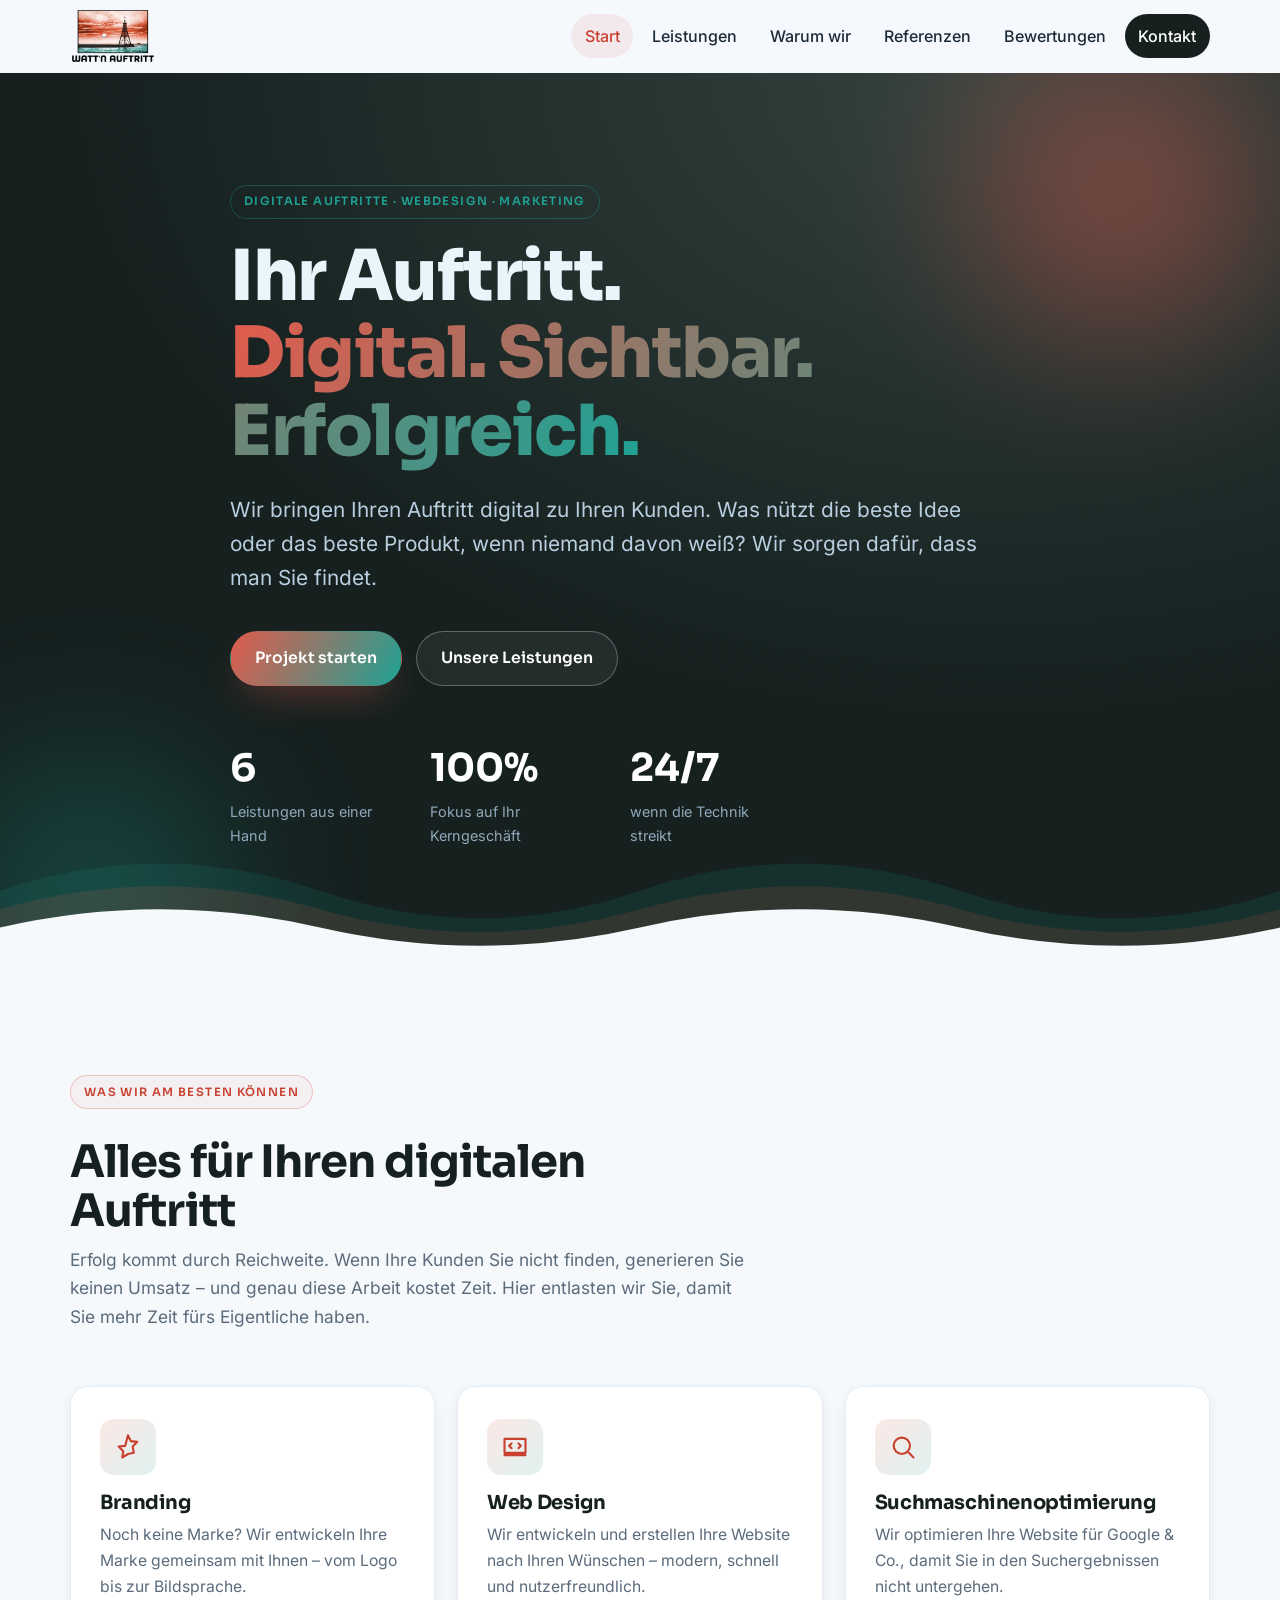
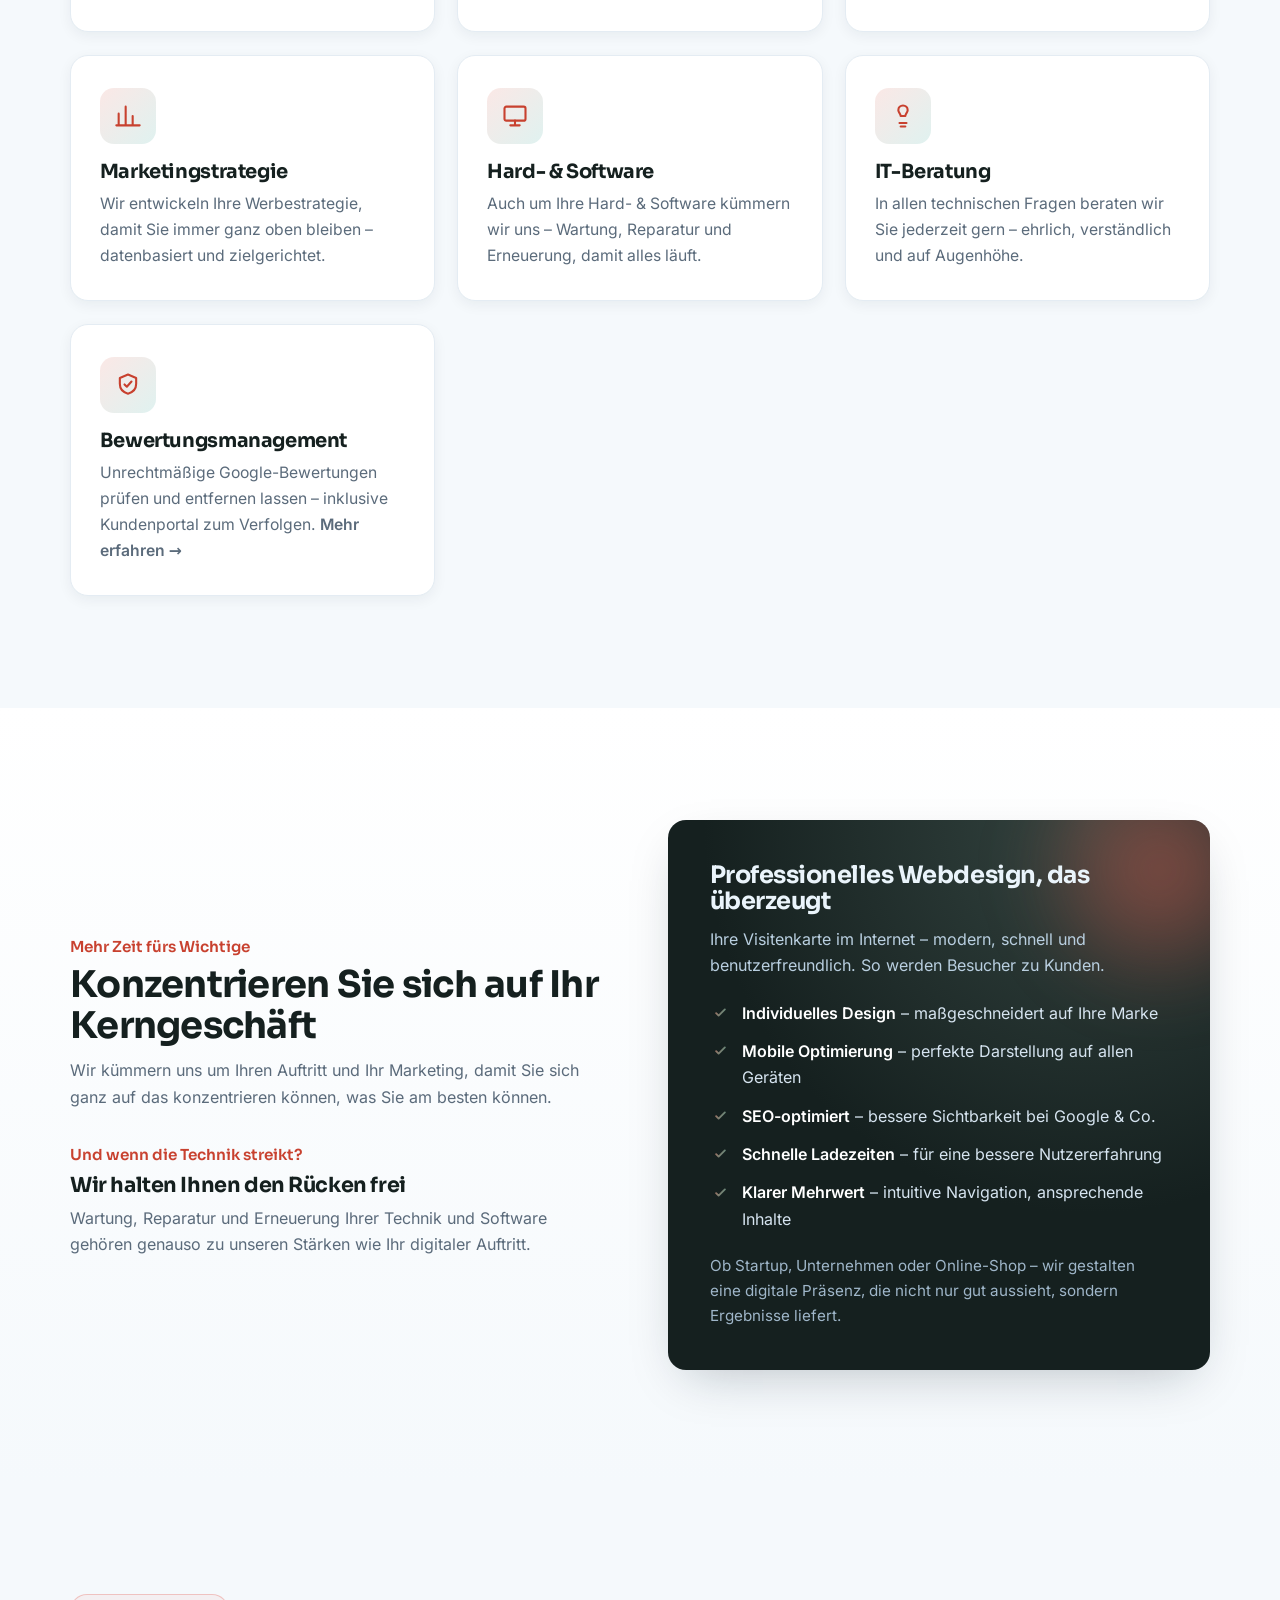
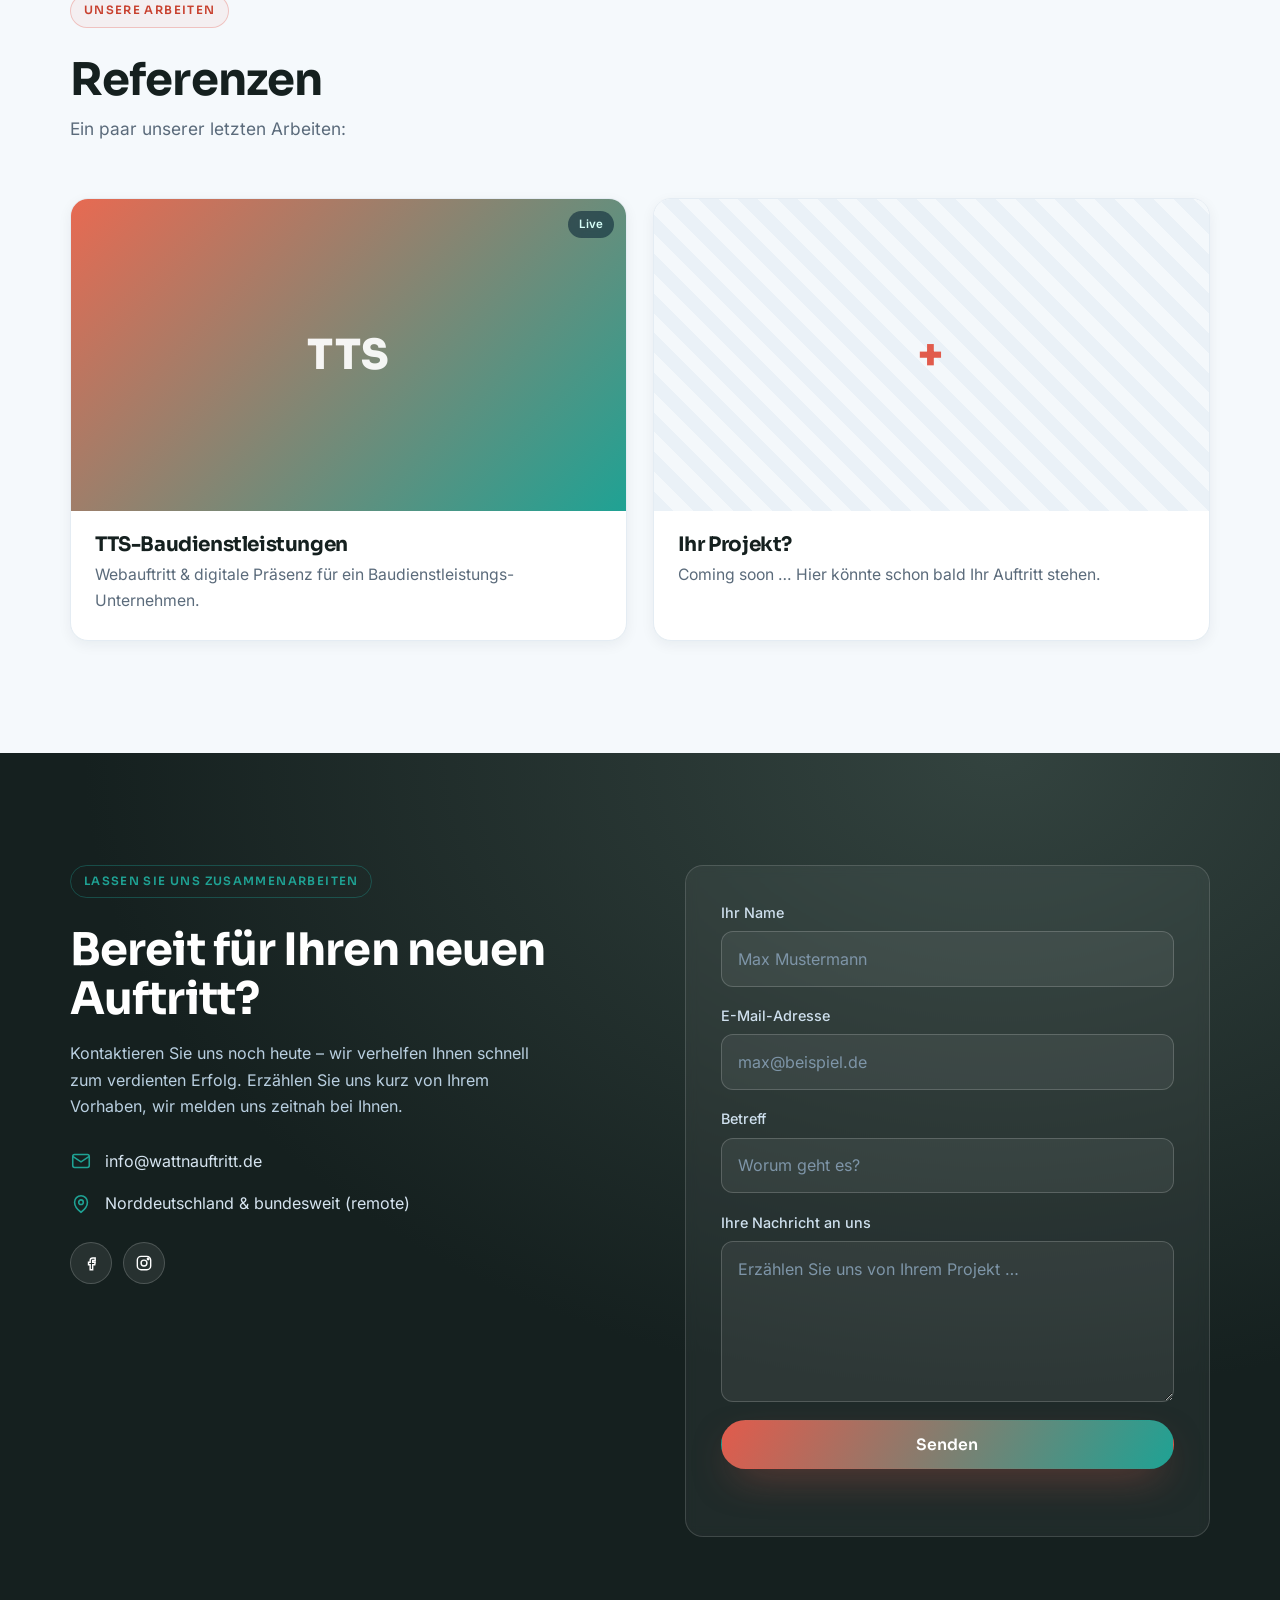
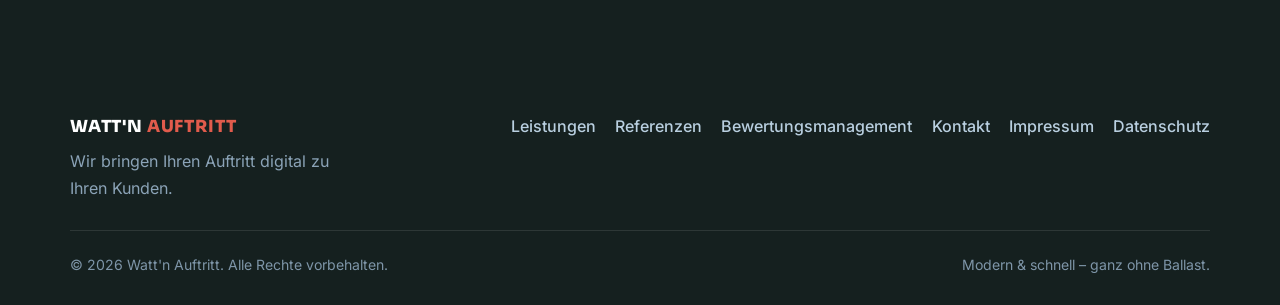
==== commit 27f8d8dd: "URL kuerzen: /bewertungsmanagement -> /bewertungen - Modulordner zu bewertungen/ umbenannt - alle in" ====
--- a/index.html
+++ b/index.html
@@ -43,7 +43,7 @@
           <li><a href="#leistungen">Leistungen</a></li>
           <li><a href="#vorteile">Warum wir</a></li>
           <li><a href="#referenzen">Referenzen</a></li>
-          <li><a href="/bewertungsmanagement/">Bewertungen</a></li>
+          <li><a href="/bewertungen/">Bewertungen</a></li>
           <li><a class="nav__cta" href="#kontakt">Kontakt</a></li>
         </ul>
       </nav>
@@ -144,7 +144,7 @@
             <p>In allen technischen Fragen beraten wir Sie jederzeit gern – ehrlich, verständlich und auf Augenhöhe.</p>
           </article>
 
-          <a class="card reveal" href="/bewertungsmanagement/" style="text-decoration:none;color:inherit;">
+          <a class="card reveal" href="/bewertungen/" style="text-decoration:none;color:inherit;">
             <div class="card__icon" aria-hidden="true">
               <svg viewBox="0 0 24 24"><path d="M12 3l7 3v5c0 4.4-3 7.4-7 8.5C8 18.4 5 15.4 5 11V6l7-3z"/><path d="M9 11.5l2 2 4-4.5"/></svg>
             </div>
@@ -282,7 +282,7 @@
       <nav class="footer__nav" aria-label="Footer">
         <a href="#leistungen">Leistungen</a>
         <a href="#referenzen">Referenzen</a>
-        <a href="/bewertungsmanagement/">Bewertungsmanagement</a>
+        <a href="/bewertungen/">Bewertungsmanagement</a>
         <a href="#kontakt">Kontakt</a>
         <a href="/impressum.html">Impressum</a>
         <a href="/datenschutz.html">Datenschutz</a>
